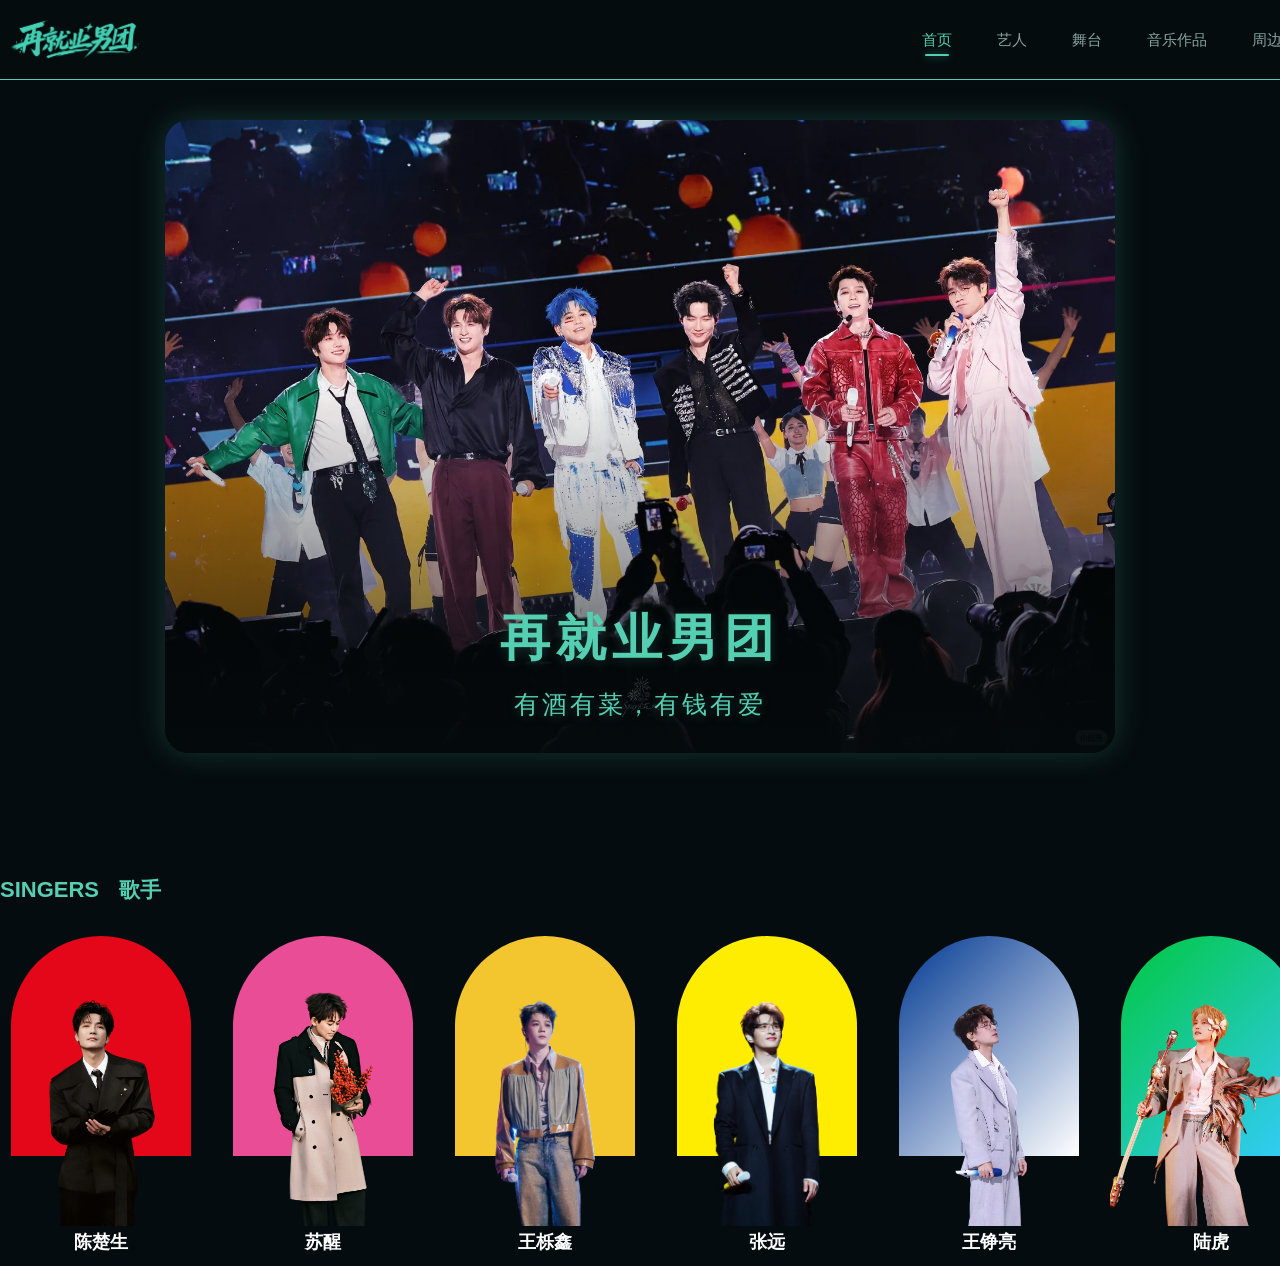
==== index.html @ d1682be8 "Add files via upload" ====
<!DOCTYPE html>
<html lang="zh-CN">
<head>
    <meta charset="UTF-8">
    <meta name="viewport" content="width=device-width, initial-scale=1.0">
    <link rel="stylesheet" href="./css/style.css">
    <title>再就业男团</title>
</head>
<body>
    <!-- 顶部导航 -->
    <header class="site-header">
        <nav class="navbar wrapper">
            <!-- logo -->
            <a href="#" class="logo">
                <h1>再就业男团</h1>
            </a>

            <!-- 导航 -->
            <ul class="nav-list">
                <li><a href="#" class="active">首页</a></li>
                <li><a href="#">艺人</a></li>
                <li><a href="#">舞台</a></li>
                <li><a href="#">音乐作品</a></li>
                <li><a href="#">周边商城</a></li>
            </ul>

        </nav>
    </header>

    <!-- 页面主体 -->
    <main class="page-container">
        <!-- Hero 大图 -->
        <section class="hero">
            <img src="./image/hero.jpg" alt="再就业男团" class="hero-image">
            <div class="hero-content">
                <h2>再就业男团</h2>
                <p>有酒有菜，有钱有爱</p>
            </div>
        </section>

        <!-- 艺人 -->
        <section class="artists" id="artists">
            <div class="container">
                <span>SINGERS</span>
                <h2>歌手</h2>
            </div>
            <div class="artist-list">
                <article class="artist-card ccs">
                    <div class="artist-bg"></div>
                    <a href="https://baike.baidu.com/item/%E9%99%88%E6%A5%9A%E7%94%9F/4015050" target="_blank" rel="noopener noreferrer">
                        <img src="./image/生.png" alt="陈楚生">
                    </a>
                    <h3>陈楚生</h3>
                </article>
                <article class="artist-card Allen">
                    <div class="artist-bg"></div>
                    <a href="https://baike.baidu.com/item/%E8%8B%8F%E9%86%92/5806" target="_blank" rel="noopener noreferrer">
                        <img src="./image/醒.png" alt="苏醒">
                    </a>
                    <h3>苏醒</h3>
                </article>
                <article class="artist-card KA">
                    <div class="artist-bg"></div>
                    <a href="https://baike.baidu.com/item/%E7%8E%8B%E6%A0%8E%E9%91%AB?fromModule=lemma_search-box" target="_blank" rel="noopener noreferrer">
                        <img src="./image/糊.png" alt="王栎鑫">
                    </a>
                    <h3>王栎鑫</h3>
                </article>
                <article class="artist-card Bird">
                    <div class="artist-bg"></div>
                    <a href="https://baike.baidu.com/item/%E5%BC%A0%E8%BF%9C/16466" target="_blank" rel="noopener noreferrer"> 
                        <img src="./image/远.png" alt="张远">
                    </a>
                    <h3>张远</h3>
                </article>
                <article class="artist-card Reno">
                    <div class="artist-bg"></div>
                    <a href="https://baike.baidu.com/item/%E7%8E%8B%E9%93%AE%E4%BA%AE?fromModule=lemma_search-box" target="_blank" rel="noopener noreferrer">
                        <img src="./image/亮.png" alt="王铮亮">
                    </a>
                    <h3>王铮亮</h3>
                </article>
                <article class="artist-card LT">
                    <div class="artist-bg"></div>
                    <a href="https://baike.baidu.com/item/%E9%99%86%E8%99%8E/367599" target="_blank" rel="noopener noreferrer">
                        <img src="./image/虎.png" alt="陆虎">
                    </a>
                    <h3>陆虎</h3>
                </article>
            </div>
        </section>

        <!-- 舞台 -->
        <section class="stages" id="stages">
            <div class="container">

            </div>
        </section>

        <!-- 新歌 -->
        <section class="music" id="music">
            <div class="container">
                
            </div>
        </section>

        <!-- 动态 -->
        <section class="updates" id="updates">
            <div class="container">
                
            </div>
        </section>
    </main>

    <footer class="site-footer">

    </footer>
</body>
</html>
---- css/style.css ----
* {
    margin: 0;
    padding: 0;
    box-sizing: border-box;
}

li {
    list-style: none;
}

body {
    font: 14px/1.5 "Microsoft Yahei", "Hiragino Sans GB", "Heiti SC", "WenQuanYi Micro Hei", sans-serif;
    color: #54cfb2;
}

a {
    color: #54cfb2;
    text-decoration: none;
}
.wrapper{
    margin: 0 auto;
    width: 1312px;
}

body{
    background-color: #050c0f;
}
.site-header{
    height: 80px;
    background-color: rgba(5, 12, 15, 0.92);
    border-bottom:1px solid  #54cfb2;
}

.site-header .wrapper{
    display: flex;
    height: 100%;
    align-items: center;
}

.logo {
    display: block;
    width: 150px;
    height: 45px;
    flex-shrink: 0;
    background-image: url("../image/logo.png");
    background-repeat: no-repeat;
    background-position: center;
    background-size: contain;
}

.logo h1 {
    font-size: 0;
}

.nav-list{
    display: flex;
    align-items: center;
    margin-left: auto;
    gap: 45px;
}

.nav-list a{
    color: #87a49f;
    font-size: 15px;
    line-height: 80px;
    transition: color 0.25s;
    position: relative;
}

.nav-list a:hover{
    color: #54cfb2;
}

.nav-list .active{
    color: #54cfb2;
}

.nav-list .active::after {
    content: "";

    position: absolute;

    left: 50%;
    bottom: -8px;

    width: 24px;
    height: 2px;

    background-color: #54cfb2;

    transform: translateX(-50%);

    border-radius: 2px;

    box-shadow: 0 0 8px rgba(84, 207, 178, 0.6);
}

.hero{
    width: 950px;
    margin: 40px auto 0;
    border-radius: 24px;
    overflow: hidden;
    position: relative;
    box-shadow: 0 0 30px rgba(84, 207, 178, 0.22);
}

.hero-image{
    display: block;
    width: 100%;
    height: auto;
}

.hero-content{
    position: absolute;
    left: 50%;
    bottom: 30px;
    transform: translateX(-50%);
    text-align: center;
    text-shadow: 0 2px 12px rgba(84, 207, 178, 0.22);
    z-index: 1;
}

.hero-content h2{
    margin: 0;
    font-size: 50px;
    letter-spacing: 6px;
    font-family: "再就业", sans-serif;
}

.hero-content p{
    margin: 10px 0 0;
    font-size: 25px;
    letter-spacing: 3px;
    font-family: "酒菜", sans-serif;
}

@font-face {
    font-family: "再就业";
    src: url("../fonts/字制区喜脉喜欢体.ttf");
}
@font-face {
    font-family: "酒菜";
    src: url("../fonts/白路彤彤手写体.ttf");
}
@font-face {
    font-family: "标题";
    src: url("../fonts/张穸洛浮生楷体.ttf");
}

.hero::before {
    content:"";
    position:absolute;
    inset:0;
    background:
    linear-gradient(
        to bottom,
        transparent 40%,
        rgba(5,12,15,0.75)
    );
}

.artists{
    width: 1312px;
    margin: 120px auto 0;
}

.section-title{
    text-align: center;
    margin-bottom: 50px;
}
.section-title span{
    font-size: 14px;
    letter-spacing: 5px;
}
.section-title h2{
    margin-top: 12px;
    font-size: 36px;
}
.artists .container{
    display: flex;
    align-items: baseline;
    gap: 20px;
    font-family: "标题", sans-serif;
}
.container span{
    font-weight: 700;
    font-size: 22px
}

.artist-card img{
    position:absolute;
    bottom:40px;
    left:50%;
    transform:translateX(-50%);
    height:280px;
    width:auto;
    object-fit:contain;
    z-index:1;
}

.artist-list{
    display: grid;
    grid-template-columns: repeat(6,1fr);
    gap: 20px;
}
.ccs .artist-bg{
    background: #e30719;
}
.Allen .artist-bg{
    background: #e94d96;
}
.KA .artist-bg{
    background: #f3c62f;
}
.Bird .artist-bg{
    background: #ffed00;
}
.Reno .artist-bg{
    background: linear-gradient(
        135deg,
        #003892,
        #ffffff
    );
}
.LT .artist-bg{
    background: linear-gradient(
        135deg,
        #00c73e,
        #34ccff
    );
}

.artist-bg {
    position:absolute;
    top:30px;
    left:50%;
    transform:translateX(-50%);
    width:180px;
    height:220px;
    border-radius:
    90px 90px 0 0;
    z-index:0;
}

.artist-card {
    position:relative;
    height:360px;
    overflow:hidden;
    text-align:center;
}

.artist-card h3{
    position:absolute;
    bottom:10px;
    width:100%;
    margin:0;
    color:white;
    font-size:18px;
    z-index:2;
}
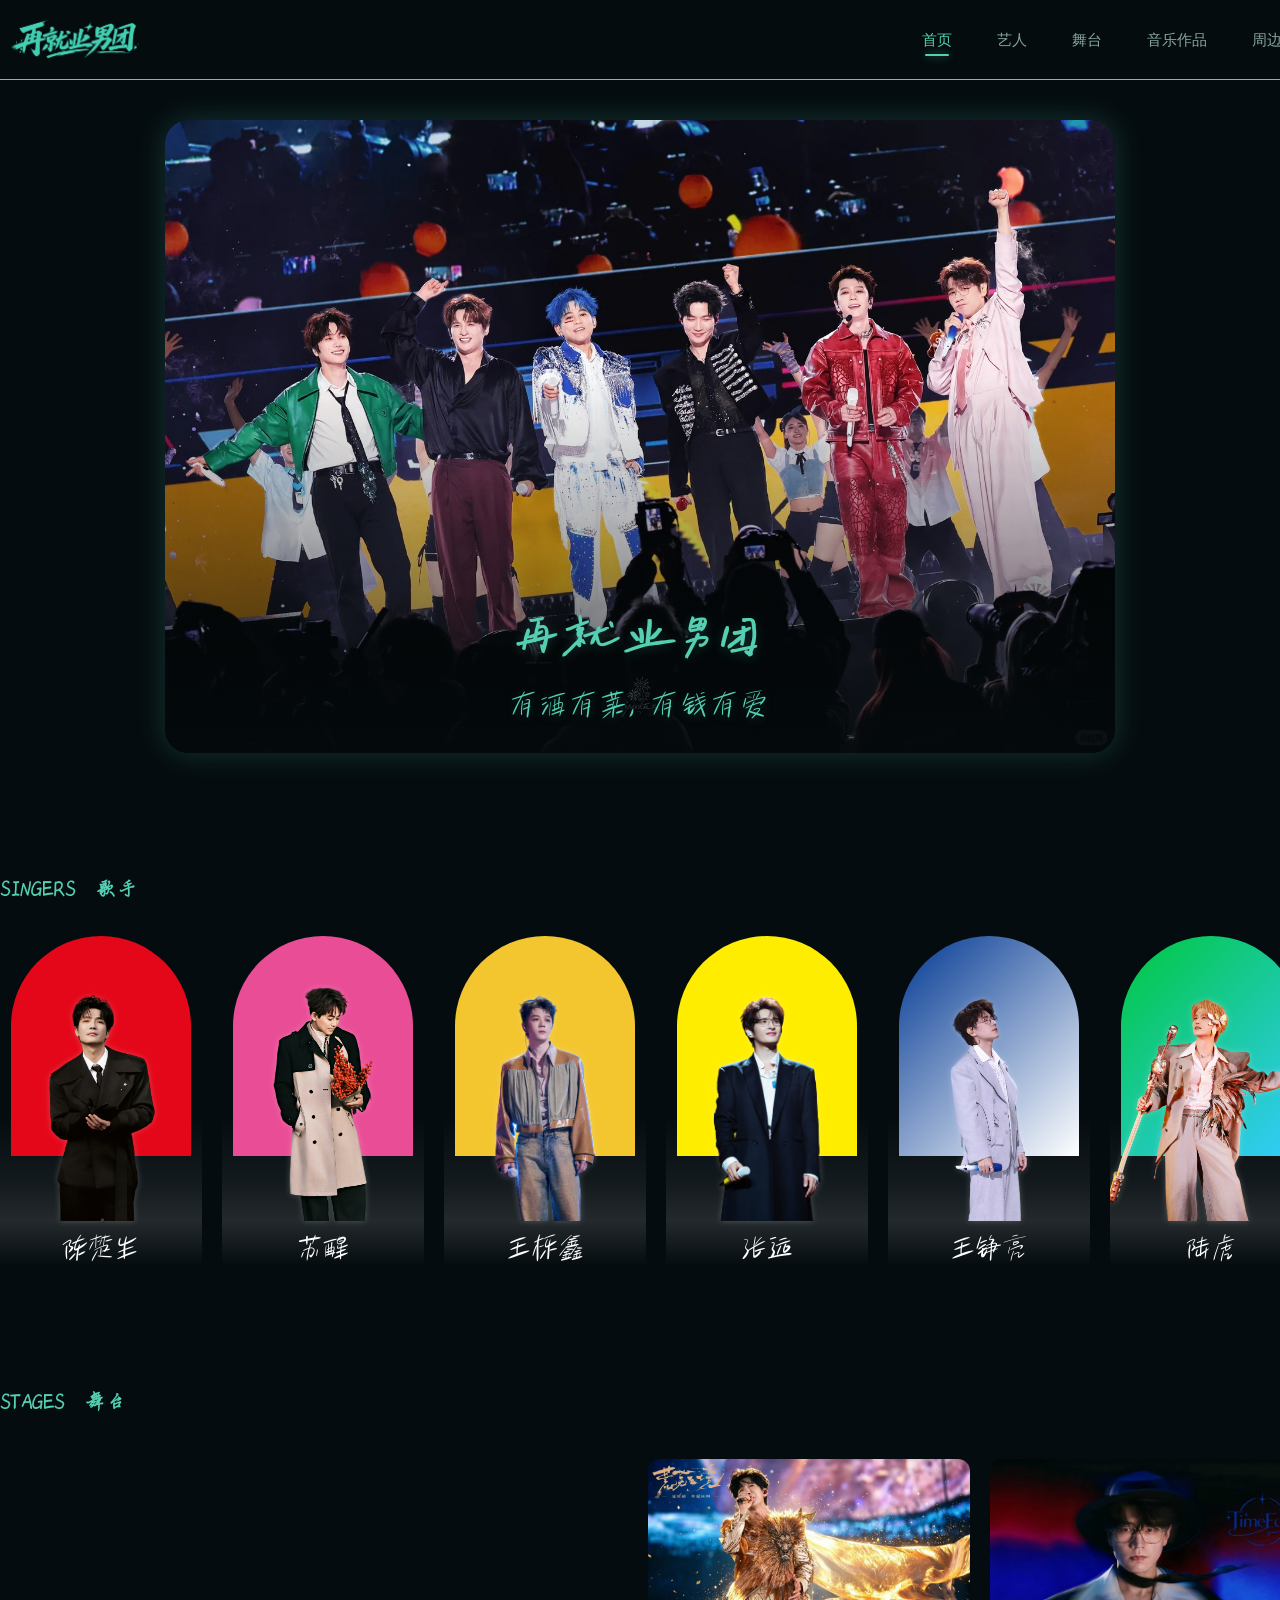
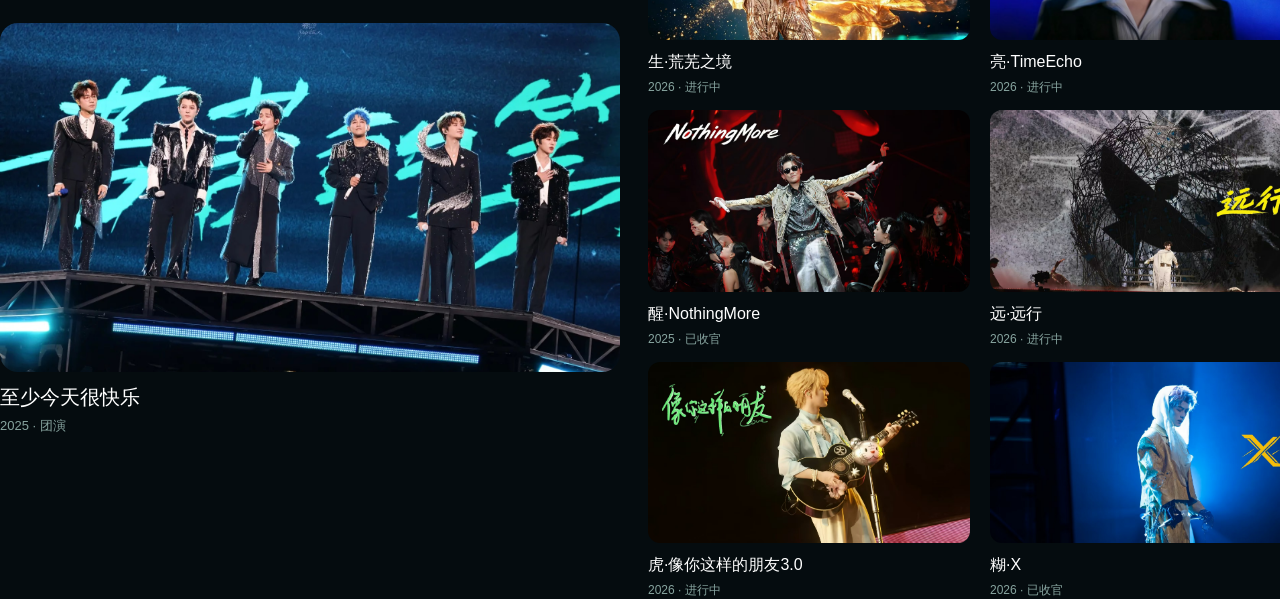
==== commit 5ee1b8c9: "Add files via upload" ====
--- a/index.html
+++ b/index.html
@@ -93,8 +93,108 @@
         <!-- 舞台 -->
         <section class="stages" id="stages">
             <div class="container">
-
-            </div>
+                <span>STAGES</span>
+                <h2>舞台</h2>
+            </div>
+            <div class="stage-layout">
+                <!-- 主舞台 -->
+                <article class="stage-main">
+
+                    <a href="#" target="_blank" rel="noopener noreferrer">
+                        <img src="./image/团演.jpg" alt="主舞台">
+                    </a>
+    
+                    <div class="stage-info">
+                        <h3>至少今天很快乐</h3>
+                        <p>2025 · 团演</p>
+                    </div>
+
+                </article>
+                
+                <div class="stage-side">
+
+                    <article class="stage-small">
+
+                        <a href="#" target="_blank" rel="noopener noreferrer">
+                            <img src="./image/荒芜之境.jpg" alt="舞台1">
+                        </a>
+
+                        <div class="stage-info">
+                            <h3>生·荒芜之境</h3>
+                            <p>2026 · 进行中</p>
+                        </div>
+
+                    </article>
+
+                    <article class="stage-small">
+
+                        <a href="#" target="_blank" rel="noopener noreferrer">
+                            <img src="./image/TimeEcho.jpg" alt="舞台2">
+                        </a>
+
+                        <div class="stage-info">
+                            <h3>亮·TimeEcho</h3>
+                            <p>2026 · 进行中</p>
+                        </div>
+
+                    </article>
+
+                    <article class="stage-small">
+
+                        <a href="#" target="_blank" rel="noopener noreferrer">
+                            <img src="./image/NothingMore.jpg" alt="舞台3">
+                        </a>
+
+                        <div class="stage-info">
+                            <h3>醒·NothingMore</h3>
+                            <p>2025 · 已收官</p>
+                        </div>
+
+                    </article>
+
+                    <article class="stage-small">
+
+                        <a href="#" target="_blank" rel="noopener noreferrer">
+                            <img src="./image/远行.jpg" alt="舞台4">
+                        </a>
+
+                        <div class="stage-info">
+                            <h3>远·远行</h3>
+                            <p>2026 · 进行中</p>
+                        </div>
+
+                    </article>
+
+                    <article class="stage-small">
+
+                        <a href="#" target="_blank" rel="noopener noreferrer">
+                            <img src="./image/像你这样的朋友 .jpg" alt="舞台5">
+                        </a>
+
+                        <div class="stage-info">
+                            <h3>虎·像你这样的朋友3.0</h3>
+                            <p>2026 · 进行中</p>
+                        </div>
+
+                    </article>
+
+                    <article class="stage-small">
+
+                        <a href="#" target="_blank" rel="noopener noreferrer">
+                            <img src="image/X.jpg" alt="舞台6">
+                        </a>
+
+                        <div class="stage-info">
+                            <h3>糊·X</h3>
+                            <p>2026 · 已收官</p>
+                        </div>
+
+                    </article>
+
+                </div>
+
+            </div>
+
         </section>
 
         <!-- 新歌 -->
--- a/css/style.css
+++ b/css/style.css
@@ -182,20 +182,30 @@
     gap: 20px;
     font-family: "标题", sans-serif;
 }
-.container span{
+.artists .container span{
     font-weight: 700;
     font-size: 22px
 }
 
-.artist-card img{
-    position:absolute;
-    bottom:40px;
+.artist-card a{
+    position:absolute;
+    bottom:45px;
     left:50%;
     transform:translateX(-50%);
     height:280px;
     width:auto;
     object-fit:contain;
     z-index:1;
+}
+
+.artist-card img{
+    display: block;
+    height: 280px;
+    width: auto;
+    object-fit: contain;
+    transition: transform 0.3s ease;
+    filter:
+    drop-shadow(0 0 3px rgba(255, 255, 255, 0.22));
 }
 
 .artist-list{
@@ -240,6 +250,7 @@
     border-radius:
     90px 90px 0 0;
     z-index:0;
+    transition: filter 0.3s ease;
 }
 
 .artist-card {
@@ -251,10 +262,116 @@
 
 .artist-card h3{
     position:absolute;
-    bottom:10px;
+    bottom:0px;
     width:100%;
     margin:0;
     color:white;
-    font-size:18px;
+
+    font-family: "酒菜",sans-serif;
+    font-size:24px;
+    font-weight: 400;
+
     z-index:2;
+}
+
+.artist-card:hover .artist-bg{
+    filter: brightness(1.12);
+}
+
+.stages{
+    width: 1312px;
+    margin: 120px auto 0;
+}
+
+.stages .container{
+    display:flex;
+    align-items:baseline;
+    gap:20px;
+
+    font-family:"标题", sans-serif;
+}
+
+.stages .container span{
+    font-weight:700;
+    font-size:22px;
+}
+
+.stage-layout{
+    display: grid;
+    grid-template-columns: 620px 1fr;
+    gap: 28px;
+    margin-top: 40px;
+    align-items: center;
+}
+
+.stage-main img{
+    display: block;
+    width: 100%;
+    aspect-ratio: 16/9;
+    object-fit: cover;
+    border-radius: 18px;
+}
+
+.stage-side{
+    display: grid;
+    grid-template-columns: repeat(2,1fr);
+    gap: 14px 20px;
+}
+
+.stage-small img{
+    display: block;
+    width: 100%;
+    aspect-ratio: 16/9;
+    object-fit: cover;
+    border-radius: 12px;
+}
+
+.stage-info{
+    margin-top: 10px;
+}
+
+.stage-info h3{
+    color: #ffffff;
+    font-size: 16px;
+    font-weight: 500;
+}
+
+.stage-info p{
+    margin-top: 4px;
+    color: #87a49f;
+    font-size: 12px;
+}
+
+.stage-main .stage-info h3{
+    font-size: 20px;
+}
+
+.stage-main .stage-info p{
+    font-size: 13px;
+}
+
+.artist-card::before{
+    content:"";
+
+    position:absolute;
+
+    left:0;
+    right:0;
+    bottom:0;
+
+    height:150px;
+
+    background:linear-gradient(
+        to bottom,
+        transparent 0%,
+        rgba(255,255,255,0.06) 45%,
+        rgba(255,255,255,0.12) 70%,
+        transparent 100%
+    );
+
+    z-index:0;
+}
+
+.artist-card a:hover img{
+    transform:scale(1.05);
 }
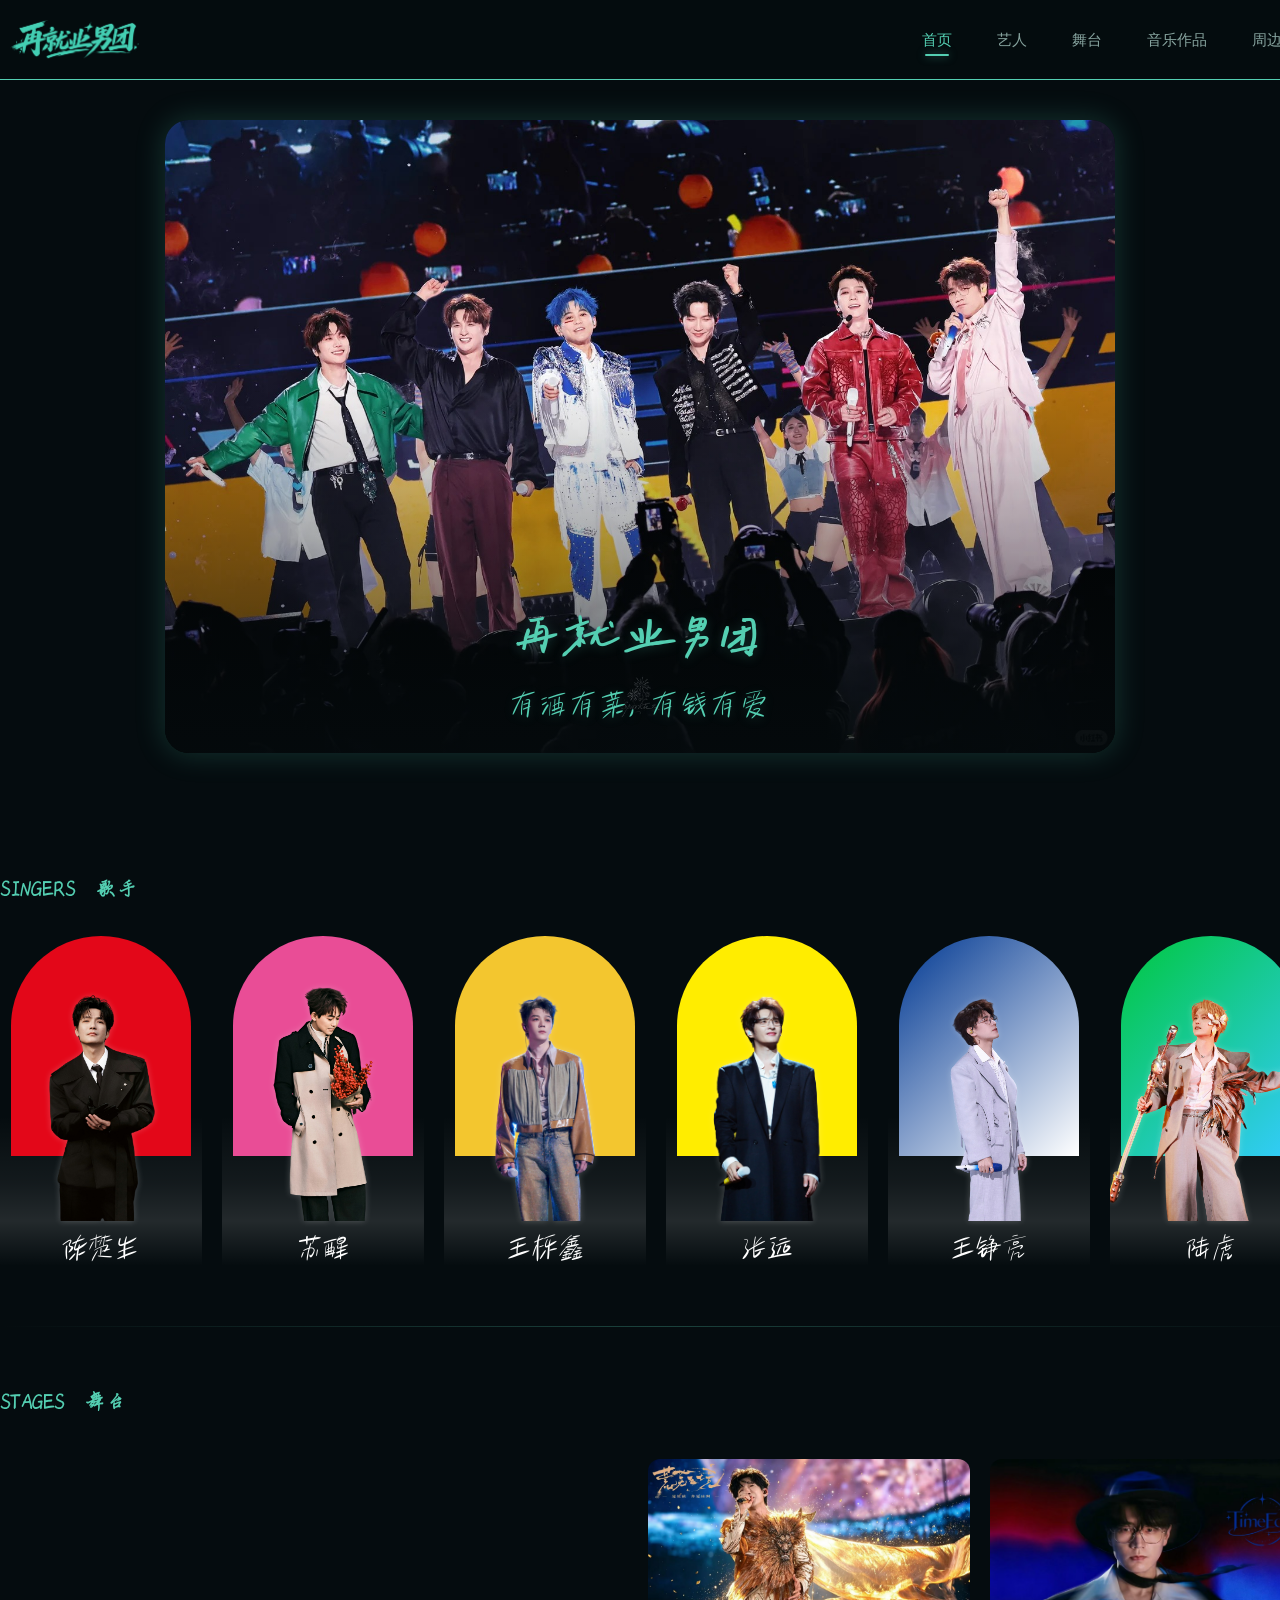
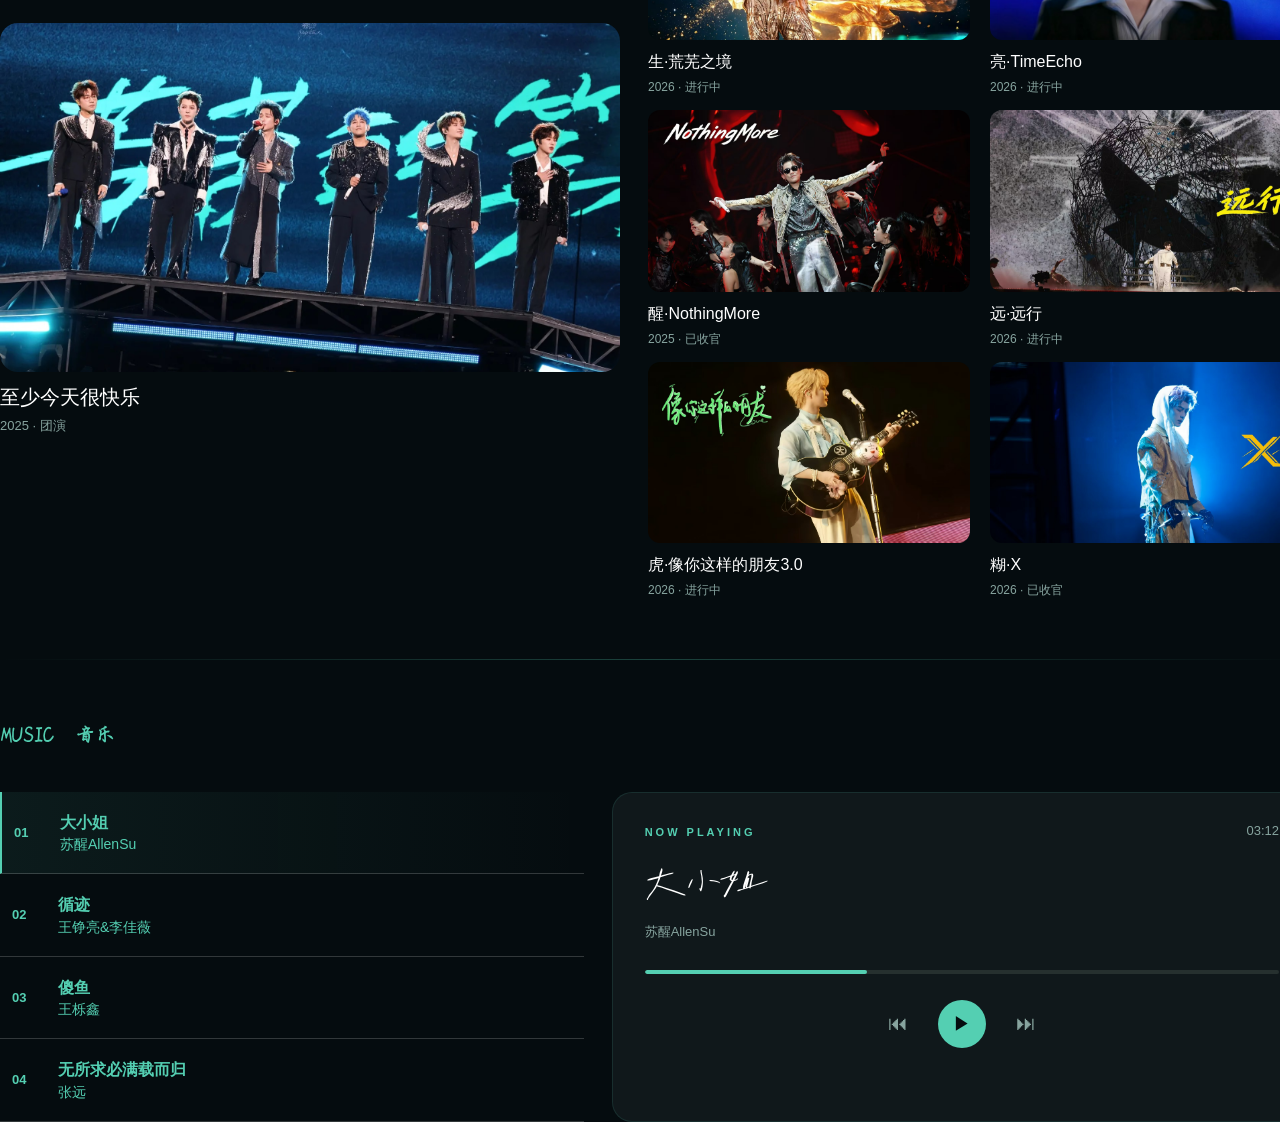
==== commit de86e8d8: "Add files via upload" ====
--- a/index.html
+++ b/index.html
@@ -4,6 +4,7 @@
     <meta charset="UTF-8">
     <meta name="viewport" content="width=device-width, initial-scale=1.0">
     <link rel="stylesheet" href="./css/style.css">
+    <link rel="stylesheet" href="./css/mobile.css" media="(max-width: 768px)">
     <title>再就业男团</title>
 </head>
 <body>
@@ -100,7 +101,7 @@
                 <!-- 主舞台 -->
                 <article class="stage-main">
 
-                    <a href="#" target="_blank" rel="noopener noreferrer">
+                    <a href="https://www.bilibili.com/video/BV11pySBoE2e/?spm_id_from=333.337.search-card.all.click&vd_source=95cf361acb40079ed35ac56e10120efc" target="_blank" rel="noopener noreferrer">
                         <img src="./image/团演.jpg" alt="主舞台">
                     </a>
     
@@ -115,7 +116,7 @@
 
                     <article class="stage-small">
 
-                        <a href="#" target="_blank" rel="noopener noreferrer">
+                        <a href="https://www.bilibili.com/video/BV1Cmbm62EHG/?spm_id_from=333.337.search-card.all.click&vd_source=95cf361acb40079ed35ac56e10120efc" target="_blank" rel="noopener noreferrer">
                             <img src="./image/荒芜之境.jpg" alt="舞台1">
                         </a>
 
@@ -128,7 +129,7 @@
 
                     <article class="stage-small">
 
-                        <a href="#" target="_blank" rel="noopener noreferrer">
+                        <a href="https://www.bilibili.com/video/BV1Cv8s6nE5h/?spm_id_from=333.337.search-card.all.click&vd_source=95cf361acb40079ed35ac56e10120efc" target="_blank" rel="noopener noreferrer">
                             <img src="./image/TimeEcho.jpg" alt="舞台2">
                         </a>
 
@@ -141,7 +142,7 @@
 
                     <article class="stage-small">
 
-                        <a href="#" target="_blank" rel="noopener noreferrer">
+                        <a href="https://www.bilibili.com/video/BV1u51dBnEYW/?spm_id_from=333.337.search-card.all.click&vd_source=95cf361acb40079ed35ac56e10120efc" target="_blank" rel="noopener noreferrer">
                             <img src="./image/NothingMore.jpg" alt="舞台3">
                         </a>
 
@@ -154,7 +155,7 @@
 
                     <article class="stage-small">
 
-                        <a href="#" target="_blank" rel="noopener noreferrer">
+                        <a href="http://bilibili.com/video/BV1egbD6zErs/?spm_id_from=333.337.search-card.all.click&vd_source=95cf361acb40079ed35ac56e10120efc" target="_blank" rel="noopener noreferrer">
                             <img src="./image/远行.jpg" alt="舞台4">
                         </a>
 
@@ -167,7 +168,7 @@
 
                     <article class="stage-small">
 
-                        <a href="#" target="_blank" rel="noopener noreferrer">
+                        <a href="https://www.bilibili.com/video/BV1YUuV6JEnr/?spm_id_from=333.337.search-card.all.click&vd_source=95cf361acb40079ed35ac56e10120efc" target="_blank" rel="noopener noreferrer">
                             <img src="./image/像你这样的朋友 .jpg" alt="舞台5">
                         </a>
 
@@ -180,7 +181,7 @@
 
                     <article class="stage-small">
 
-                        <a href="#" target="_blank" rel="noopener noreferrer">
+                        <a href="https://www.bilibili.com/video/BV1zX9QBjEMX/?spm_id_from=333.337.search-card.all.click&vd_source=95cf361acb40079ed35ac56e10120efc" target="_blank" rel="noopener noreferrer">
                             <img src="image/X.jpg" alt="舞台6">
                         </a>
 
@@ -200,7 +201,71 @@
         <!-- 新歌 -->
         <section class="music" id="music">
             <div class="container">
-                
+                <span>MUSIC</span>
+                <h2>音乐</h2>
+            </div>
+
+            <div class="music-layout">
+                <div class="recent-music">
+                    <article class="song-item active-song">
+                        <span class="song-number">01</span>
+
+                        <div class="text">
+                            <h3>大小姐</h3>
+                            <p>苏醒AllenSu</p>
+                        </div>
+                    </article>
+
+                    <article class="song-item">
+                        <span class="song-number">02</span>
+
+                        <div class="text">
+                            <h3>循迹</h3>
+                            <p>王铮亮&李佳薇</p>
+                        </div>
+                    </article>
+
+                    <article class="song-item">
+                        <span class="song-number">03</span>
+
+                        <div class="text">
+                            <h3>傻鱼</h3>
+                            <p>王栎鑫</p>
+                        </div>
+                    </article>
+
+                    <article class="song-item">
+                        <span class="song-number">04</span>
+
+                        <div class="text">
+                            <h3>无所求必满载而归</h3>
+                            <p>张远</p>
+                        </div>
+                    </article>
+                </div>
+
+                <div class="music-player">
+                    <div class="music-top">
+                        <div>
+                            <span class="now-playing">NOW PLAYING</span>
+                            <h3>大小姐</h3>
+                            <p>苏醒AllenSu</p>
+                        </div>
+                        <span class="music-time">03:12</span>
+                    </div>
+
+                    <div class="music-progress">
+                        <div class="music-progress-bar"></div>
+                    </div>
+
+                    <div class="music-controls">
+                        <button type="button">⏮</button>
+                        <button type="button" class="play-btn">
+                            ▶
+                        </button>
+                        <button type="button">⏭</button>
+                    </div>
+                </div>
             </div>
         </section>
 
--- a/css/style.css
+++ b/css/style.css
@@ -374,4 +374,204 @@
 
 .artist-card a:hover img{
     transform:scale(1.05);
-}+}
+
+.music{
+    width: 1312px;
+    margin: 120px auto 0;
+}
+
+.music .container{
+    display: flex;
+    align-items: baseline;
+    gap: 20px;
+    font-family: "标题", sans-serif;
+}
+
+.music .container span{
+    font-weight: 700;
+    font-size: 22px;
+}
+
+.music-layout{
+    display: grid;
+    grid-template-columns: 1fr 1.2fr;
+    gap: 28px;
+    margin-top: 40px;
+    align-items: stretch;
+}
+
+.recent-music{
+    display: flex;
+    flex-direction: column;
+}
+
+.song-item{
+    display: flex;
+    align-items: center;
+    gap: 18px;
+    padding: 18px 12px;
+    border-bottom: 1px solid rgba(255,255,255,0.18);
+}
+
+.song-number{
+    width: 28px;
+    flex-shrink: 0;
+    color: #54cfb2;
+    font-size: 13px;
+    font-weight: 600;
+}
+
+.song-text{
+    min-width: 0;
+}
+
+.song-text h3{
+    color: #ffffff;
+    font-size: 17px;
+    font-weight: 500;
+}
+
+.song-text p{
+    margin-top: 4px;
+    color: #87a49f;
+    font-size: 13px;
+}
+
+.active-song .song-text h3{
+    color: #54cfb2;
+}
+
+.music-player{
+    padding: 28px 32px;
+    background: #10181b;
+    border-radius: 20px;
+    border: 1px solid rgba(84, 207, 178, 0.12);
+}
+
+.music-top{
+    display: flex;
+    justify-content: space-between;
+    align-items: flex-start;
+}
+
+.now-playing{
+    color: #54cfb2;
+    font-size: 11px;
+    font-weight: 600;
+    letter-spacing: 3px;
+}
+
+.music-top h3{
+    margin-top: 8px;
+    color: #ffffff;
+    font-size: 45px;
+    font-weight: 400;
+    font-family: "再就业", sans-serif;
+}
+
+.music-top p{
+    margin-top: 5px;
+    color: #87a49f;
+    font-size: 13px;
+}
+
+.music-time{
+    color: #87a49f;
+    font-size: 13px;
+}
+
+.music-progress{
+    height: 4px;
+    margin-top: 28px;
+    background: #26302f;
+    border-radius: 10px;
+    overflow: hidden;
+}
+
+.music-progress-bar{
+    width: 35%;
+    height: 100%;
+    background: #54cfb2;
+    border-radius: 10px;
+}
+
+.music-controls{
+    display: flex;
+    justify-content: center;
+    align-items: center;
+    gap: 30px;
+    margin-top: 26px;
+}
+
+.music-controls button{
+    display: flex;
+    justify-content: center;
+    align-items: center;
+    border: 0;
+    background: transparent;
+    color: #87a49f;
+    font-size: 20px;
+    cursor: pointer;
+    transition: color 0.25s ease,
+                transform 0.25s ease;
+}
+
+.music-controls button:hover{
+    color: #54cfb2;
+    transform: scale(1.08);
+}
+
+.play-btn{
+    width: 48px;
+    height: 48px;
+    border-radius: 50%;
+    background: #54cfb2 !important;
+    color: #050c0f !important;
+    font-size: 18px !important;
+}
+
+.play-btn:hover{
+    transform: scale(1.08);
+    box-shadow: 0 0 18px rgba(84, 207, 178, 0.35);
+}
+
+.artists,
+.stages,
+.music{
+    position:relative;
+}
+
+
+/* STAGES 和 MUSIC 顶部分隔线 */
+.stages::before,
+.music::before{
+    content:"";
+
+    position:absolute;
+
+    top:-60px;
+    left:0;
+
+    width:100%;
+    height:1px;
+
+    background:linear-gradient(
+        90deg,
+        transparent,
+        rgba(84,207,178,0.28),
+        transparent
+    );
+}
+
+.active-song{
+    background:
+        linear-gradient(
+            90deg,
+            rgba(84,207,178,0.08),
+            transparent
+        );
+
+    border-left:2px solid #54cfb2;
+}
+
--- a/css/mobile.css
+++ b/css/mobile.css
@@ -0,0 +1,243 @@
+/* mobile.css
+   手机端覆盖样式
+   在 HTML 中通过 media="(max-width: 768px)" 引入
+*/
+
+body {
+    overflow-x: hidden;
+}
+
+.wrapper,
+.artists,
+.stages {
+    width: calc(100% - 32px);
+    margin-left: auto;
+    margin-right: auto;
+}
+
+/* Header */
+.site-header {
+    height: auto;
+}
+
+.site-header .wrapper {
+    flex-direction: column;
+    align-items: stretch;
+    padding-top: 12px;
+}
+
+.logo {
+    width: 130px;
+    height: 39px;
+    margin: 0 auto;
+}
+
+.nav-list {
+    width: 100%;
+    margin-left: 0;
+    gap: 24px;
+    overflow-x: auto;
+    overflow-y: hidden;
+    white-space: nowrap;
+    scrollbar-width: none;
+}
+
+.nav-list::-webkit-scrollbar {
+    display: none;
+}
+
+.nav-list a {
+    display: block;
+    flex-shrink: 0;
+    font-size: 13px;
+    line-height: 46px;
+}
+
+.nav-list .active::after {
+    bottom: 2px;
+}
+
+/* Hero */
+.hero {
+    width: calc(100% - 32px);
+    margin-top: 24px;
+    border-radius: 16px;
+}
+
+.hero-content {
+    bottom: 18px;
+    width: 90%;
+}
+
+.hero-content h2 {
+    font-size: 32px;
+    letter-spacing: 3px;
+}
+
+.hero-content p {
+    margin-top: 6px;
+    font-size: 16px;
+    letter-spacing: 2px;
+}
+
+/* Section 标题 */
+.artists,
+.stages {
+    margin-top: 72px;
+}
+
+.artists .container,
+.stages .container {
+    gap: 12px;
+}
+
+.artists .container span,
+.stages .container span {
+    font-size: 16px;
+}
+
+.artists .container h2,
+.stages .container h2 {
+    font-size: 24px;
+}
+
+/* 艺人区域：手机端 2列 × 3行 */
+.artist-list {
+    grid-template-columns: repeat(2, minmax(0, 1fr));
+    gap: 18px 12px;
+    margin-top: 24px;
+}
+
+.artist-card {
+    height: 290px;
+}
+
+.artist-bg {
+    top: 26px;
+    width: 140px;
+    height: 178px;
+    border-radius: 70px 70px 0 0;
+}
+
+.artist-card a {
+    bottom: 42px;
+    height: 220px;
+    max-width: 100%;
+}
+
+.artist-card img {
+    height: 220px;
+    max-width: 100%;
+}
+
+.artist-card h3 {
+    font-size: 20px;
+}
+
+.artist-card::before {
+    height: 110px;
+}
+
+/* 舞台区域：主舞台在上，六个小舞台在下 */
+.stage-layout {
+    grid-template-columns: 1fr;
+    gap: 28px;
+    margin-top: 28px;
+    align-items: stretch;
+}
+
+.stage-main {
+    width: 100%;
+}
+
+.stage-main img {
+    width: 100%;
+    aspect-ratio: 16 / 9;
+    border-radius: 14px;
+}
+
+.stage-side {
+    grid-template-columns: repeat(2, minmax(0, 1fr));
+    gap: 18px 12px;
+}
+
+.stage-small img {
+    width: 100%;
+    aspect-ratio: 16 / 9;
+    border-radius: 10px;
+}
+
+.stage-info {
+    margin-top: 8px;
+}
+
+.stage-info h3 {
+    font-size: 14px;
+    line-height: 1.35;
+}
+
+.stage-info p {
+    margin-top: 3px;
+    font-size: 11px;
+}
+
+.stage-main .stage-info h3 {
+    font-size: 18px;
+}
+
+.stage-main .stage-info p {
+    font-size: 12px;
+}
+
+/* 更小的手机 */
+@media (max-width: 480px) {
+    .wrapper,
+    .artists,
+    .stages,
+    .hero {
+        width: calc(100% - 24px);
+    }
+
+    .nav-list {
+        gap: 20px;
+    }
+
+    .hero-content h2 {
+        font-size: 28px;
+    }
+
+    .hero-content p {
+        font-size: 14px;
+    }
+
+    .artist-list {
+        gap: 16px 8px;
+    }
+
+    .artist-card {
+        height: 270px;
+    }
+
+    .artist-bg {
+        width: 125px;
+        height: 162px;
+        border-radius: 63px 63px 0 0;
+    }
+
+    .artist-card a,
+    .artist-card img {
+        height: 205px;
+    }
+
+    .artist-card h3 {
+        font-size: 18px;
+    }
+
+    .stage-side {
+        gap: 16px 10px;
+    }
+
+    .stage-info h3 {
+        font-size: 13px;
+    }
+}
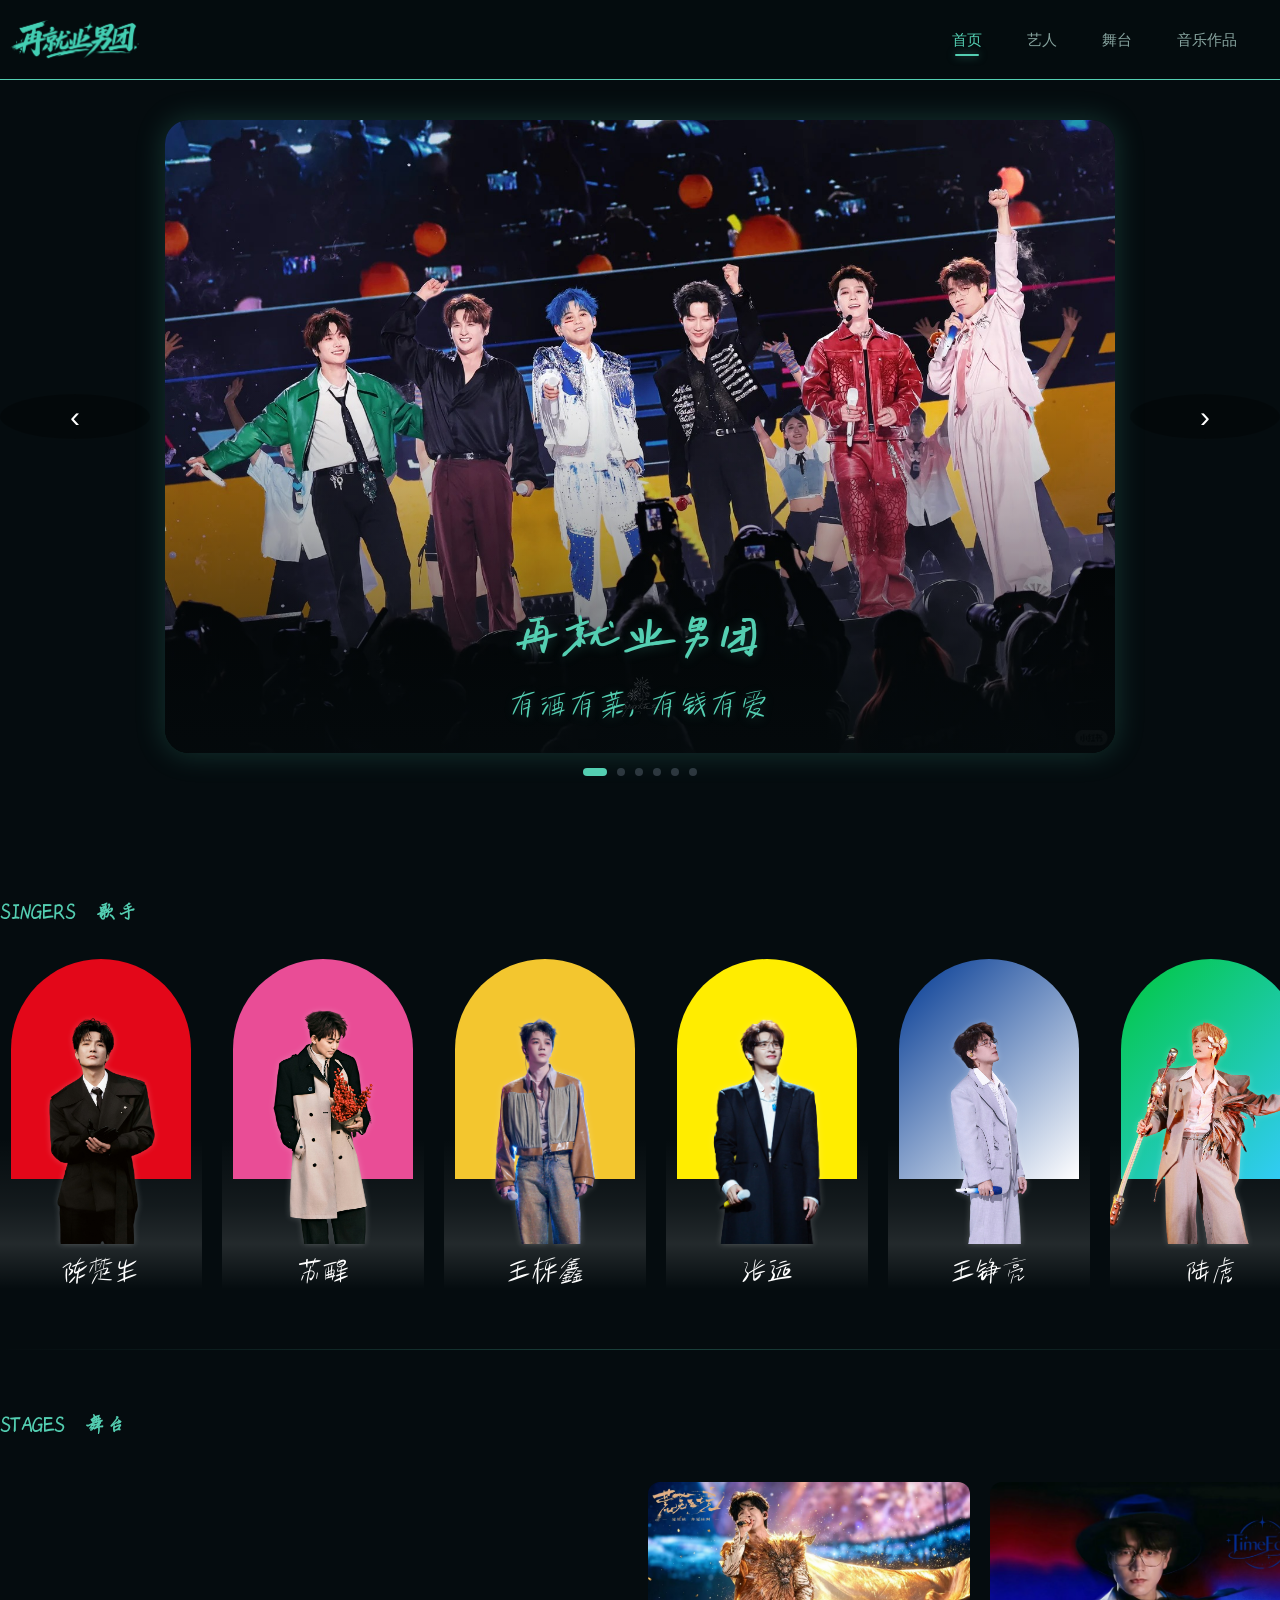
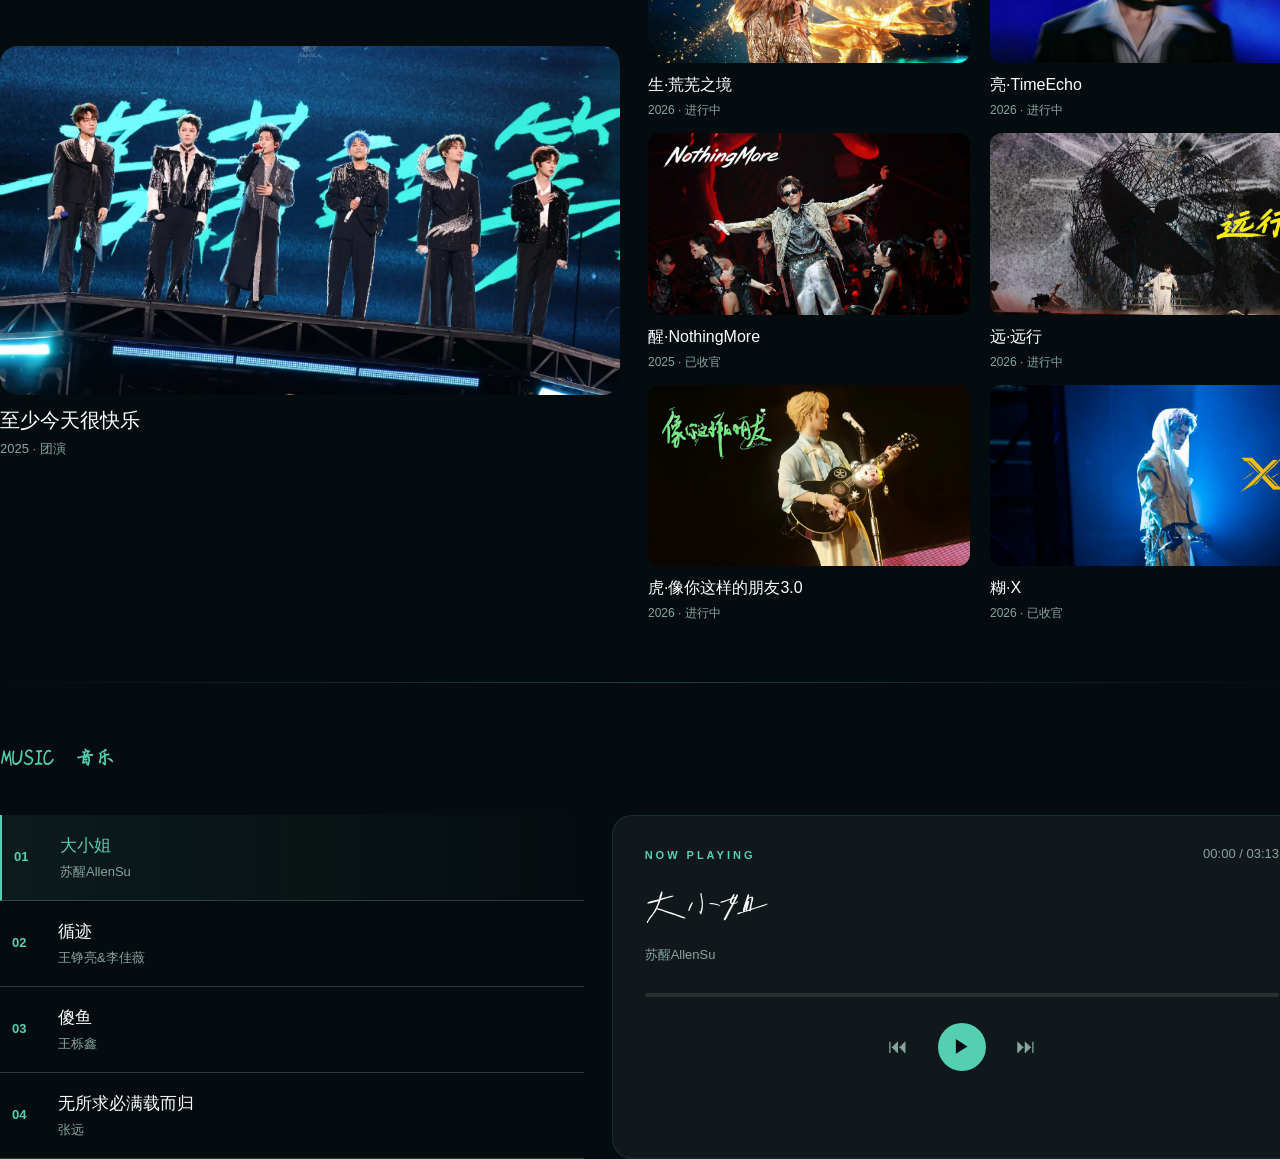
==== commit 0bc33230: "更新网站页面和轮播功能" ====
--- a/index.html
+++ b/index.html
@@ -1,284 +1,356 @@
-<!DOCTYPE html>
-<html lang="zh-CN">
-<head>
-    <meta charset="UTF-8">
-    <meta name="viewport" content="width=device-width, initial-scale=1.0">
-    <link rel="stylesheet" href="./css/style.css">
-    <link rel="stylesheet" href="./css/mobile.css" media="(max-width: 768px)">
-    <title>再就业男团</title>
-</head>
-<body>
-    <!-- 顶部导航 -->
-    <header class="site-header">
-        <nav class="navbar wrapper">
-            <!-- logo -->
-            <a href="#" class="logo">
-                <h1>再就业男团</h1>
-            </a>
-
-            <!-- 导航 -->
-            <ul class="nav-list">
-                <li><a href="#" class="active">首页</a></li>
-                <li><a href="#">艺人</a></li>
-                <li><a href="#">舞台</a></li>
-                <li><a href="#">音乐作品</a></li>
-                <li><a href="#">周边商城</a></li>
-            </ul>
-
-        </nav>
-    </header>
-
-    <!-- 页面主体 -->
-    <main class="page-container">
-        <!-- Hero 大图 -->
-        <section class="hero">
-            <img src="./image/hero.jpg" alt="再就业男团" class="hero-image">
-            <div class="hero-content">
-                <h2>再就业男团</h2>
-                <p>有酒有菜，有钱有爱</p>
-            </div>
-        </section>
-
-        <!-- 艺人 -->
-        <section class="artists" id="artists">
-            <div class="container">
-                <span>SINGERS</span>
-                <h2>歌手</h2>
-            </div>
-            <div class="artist-list">
-                <article class="artist-card ccs">
-                    <div class="artist-bg"></div>
-                    <a href="https://baike.baidu.com/item/%E9%99%88%E6%A5%9A%E7%94%9F/4015050" target="_blank" rel="noopener noreferrer">
-                        <img src="./image/生.png" alt="陈楚生">
-                    </a>
-                    <h3>陈楚生</h3>
-                </article>
-                <article class="artist-card Allen">
-                    <div class="artist-bg"></div>
-                    <a href="https://baike.baidu.com/item/%E8%8B%8F%E9%86%92/5806" target="_blank" rel="noopener noreferrer">
-                        <img src="./image/醒.png" alt="苏醒">
-                    </a>
-                    <h3>苏醒</h3>
-                </article>
-                <article class="artist-card KA">
-                    <div class="artist-bg"></div>
-                    <a href="https://baike.baidu.com/item/%E7%8E%8B%E6%A0%8E%E9%91%AB?fromModule=lemma_search-box" target="_blank" rel="noopener noreferrer">
-                        <img src="./image/糊.png" alt="王栎鑫">
-                    </a>
-                    <h3>王栎鑫</h3>
-                </article>
-                <article class="artist-card Bird">
-                    <div class="artist-bg"></div>
-                    <a href="https://baike.baidu.com/item/%E5%BC%A0%E8%BF%9C/16466" target="_blank" rel="noopener noreferrer"> 
-                        <img src="./image/远.png" alt="张远">
-                    </a>
-                    <h3>张远</h3>
-                </article>
-                <article class="artist-card Reno">
-                    <div class="artist-bg"></div>
-                    <a href="https://baike.baidu.com/item/%E7%8E%8B%E9%93%AE%E4%BA%AE?fromModule=lemma_search-box" target="_blank" rel="noopener noreferrer">
-                        <img src="./image/亮.png" alt="王铮亮">
-                    </a>
-                    <h3>王铮亮</h3>
-                </article>
-                <article class="artist-card LT">
-                    <div class="artist-bg"></div>
-                    <a href="https://baike.baidu.com/item/%E9%99%86%E8%99%8E/367599" target="_blank" rel="noopener noreferrer">
-                        <img src="./image/虎.png" alt="陆虎">
-                    </a>
-                    <h3>陆虎</h3>
-                </article>
-            </div>
-        </section>
-
-        <!-- 舞台 -->
-        <section class="stages" id="stages">
-            <div class="container">
-                <span>STAGES</span>
-                <h2>舞台</h2>
-            </div>
-            <div class="stage-layout">
-                <!-- 主舞台 -->
-                <article class="stage-main">
-
-                    <a href="https://www.bilibili.com/video/BV11pySBoE2e/?spm_id_from=333.337.search-card.all.click&vd_source=95cf361acb40079ed35ac56e10120efc" target="_blank" rel="noopener noreferrer">
-                        <img src="./image/团演.jpg" alt="主舞台">
-                    </a>
-    
-                    <div class="stage-info">
-                        <h3>至少今天很快乐</h3>
-                        <p>2025 · 团演</p>
-                    </div>
-
-                </article>
-                
-                <div class="stage-side">
-
-                    <article class="stage-small">
-
-                        <a href="https://www.bilibili.com/video/BV1Cmbm62EHG/?spm_id_from=333.337.search-card.all.click&vd_source=95cf361acb40079ed35ac56e10120efc" target="_blank" rel="noopener noreferrer">
-                            <img src="./image/荒芜之境.jpg" alt="舞台1">
-                        </a>
-
-                        <div class="stage-info">
-                            <h3>生·荒芜之境</h3>
-                            <p>2026 · 进行中</p>
-                        </div>
-
-                    </article>
-
-                    <article class="stage-small">
-
-                        <a href="https://www.bilibili.com/video/BV1Cv8s6nE5h/?spm_id_from=333.337.search-card.all.click&vd_source=95cf361acb40079ed35ac56e10120efc" target="_blank" rel="noopener noreferrer">
-                            <img src="./image/TimeEcho.jpg" alt="舞台2">
-                        </a>
-
-                        <div class="stage-info">
-                            <h3>亮·TimeEcho</h3>
-                            <p>2026 · 进行中</p>
-                        </div>
-
-                    </article>
-
-                    <article class="stage-small">
-
-                        <a href="https://www.bilibili.com/video/BV1u51dBnEYW/?spm_id_from=333.337.search-card.all.click&vd_source=95cf361acb40079ed35ac56e10120efc" target="_blank" rel="noopener noreferrer">
-                            <img src="./image/NothingMore.jpg" alt="舞台3">
-                        </a>
-
-                        <div class="stage-info">
-                            <h3>醒·NothingMore</h3>
-                            <p>2025 · 已收官</p>
-                        </div>
-
-                    </article>
-
-                    <article class="stage-small">
-
-                        <a href="http://bilibili.com/video/BV1egbD6zErs/?spm_id_from=333.337.search-card.all.click&vd_source=95cf361acb40079ed35ac56e10120efc" target="_blank" rel="noopener noreferrer">
-                            <img src="./image/远行.jpg" alt="舞台4">
-                        </a>
-
-                        <div class="stage-info">
-                            <h3>远·远行</h3>
-                            <p>2026 · 进行中</p>
-                        </div>
-
-                    </article>
-
-                    <article class="stage-small">
-
-                        <a href="https://www.bilibili.com/video/BV1YUuV6JEnr/?spm_id_from=333.337.search-card.all.click&vd_source=95cf361acb40079ed35ac56e10120efc" target="_blank" rel="noopener noreferrer">
-                            <img src="./image/像你这样的朋友 .jpg" alt="舞台5">
-                        </a>
-
-                        <div class="stage-info">
-                            <h3>虎·像你这样的朋友3.0</h3>
-                            <p>2026 · 进行中</p>
-                        </div>
-
-                    </article>
-
-                    <article class="stage-small">
-
-                        <a href="https://www.bilibili.com/video/BV1zX9QBjEMX/?spm_id_from=333.337.search-card.all.click&vd_source=95cf361acb40079ed35ac56e10120efc" target="_blank" rel="noopener noreferrer">
-                            <img src="image/X.jpg" alt="舞台6">
-                        </a>
-
-                        <div class="stage-info">
-                            <h3>糊·X</h3>
-                            <p>2026 · 已收官</p>
-                        </div>
-
-                    </article>
-
-                </div>
-
-            </div>
-
-        </section>
-
-        <!-- 新歌 -->
-        <section class="music" id="music">
-            <div class="container">
-                <span>MUSIC</span>
-                <h2>音乐</h2>
-            </div>
-
-            <div class="music-layout">
-                <div class="recent-music">
-                    <article class="song-item active-song">
-                        <span class="song-number">01</span>
-
-                        <div class="text">
-                            <h3>大小姐</h3>
-                            <p>苏醒AllenSu</p>
-                        </div>
-                    </article>
-
-                    <article class="song-item">
-                        <span class="song-number">02</span>
-
-                        <div class="text">
-                            <h3>循迹</h3>
-                            <p>王铮亮&李佳薇</p>
-                        </div>
-                    </article>
-
-                    <article class="song-item">
-                        <span class="song-number">03</span>
-
-                        <div class="text">
-                            <h3>傻鱼</h3>
-                            <p>王栎鑫</p>
-                        </div>
-                    </article>
-
-                    <article class="song-item">
-                        <span class="song-number">04</span>
-
-                        <div class="text">
-                            <h3>无所求必满载而归</h3>
-                            <p>张远</p>
-                        </div>
-                    </article>
-                </div>
-
-                <div class="music-player">
-                    <div class="music-top">
-                        <div>
-                            <span class="now-playing">NOW PLAYING</span>
-                            <h3>大小姐</h3>
-                            <p>苏醒AllenSu</p>
-                        </div>
-                        <span class="music-time">03:12</span>
-                    </div>
-
-                    <div class="music-progress">
-                        <div class="music-progress-bar"></div>
-                    </div>
-
-                    <div class="music-controls">
-                        <button type="button">⏮</button>
-                        <button type="button" class="play-btn">
-                            ▶
-                        </button>
-                        <button type="button">⏭</button>
-                    </div>
-                </div>
-            </div>
-        </section>
-
-        <!-- 动态 -->
-        <section class="updates" id="updates">
-            <div class="container">
-                
-            </div>
-        </section>
-    </main>
-
-    <footer class="site-footer">
-
-    </footer>
-</body>
+<!DOCTYPE html>
+<html lang="zh-CN">
+<head>
+    <meta charset="UTF-8">
+    <meta name="viewport" content="width=device-width, initial-scale=1.0">
+    <link rel="stylesheet" href="./css/style.css">
+    <link rel="stylesheet" href="./css/mobile.css" media="(max-width: 768px)">
+    <title>再就业男团</title>
+</head>
+<body>
+    <!-- 顶部导航 -->
+    <header class="site-header">
+        <nav class="navbar wrapper">
+            <!-- logo -->
+            <a href="./index.html" class="logo">
+                <h1>再就业男团</h1>
+            </a>
+
+            <!-- 导航 -->
+            <ul class="nav-list">
+
+                <li>
+                    <a href="./index.html" class="active">首页</a>
+                </li>
+
+                <li>
+                    <a href="./members.html">艺人</a>
+                </li>
+
+                <li>
+                    <a href="./stages.html">舞台</a>
+                </li>
+
+                <li>
+                    <a href="./music.html">音乐作品</a>
+                </li>
+
+                <li>
+                    <a href="./about.html">关于</a>
+                </li>
+
+            </ul>
+
+        </nav>
+    </header>
+
+    <!-- 页面主体 -->
+    <main class="page-container">
+        <!-- Hero 大图 -->
+        <div class="hero-area">
+
+            <div class="hero-wrapper">
+        
+                <button class="hero-prev" type="button">
+                    ‹
+                </button>
+        
+                <section class="hero">
+        
+                    <img
+                        src="./image/hero.jpg"
+                        alt="再就业男团"
+                        class="hero-image"
+                    >
+        
+                    <div class="hero-content">
+                        <h2>再就业男团</h2>
+                        <p>有酒有菜，有钱有爱</p>
+                    </div>
+        
+                </section>
+        
+                <button class="hero-next" type="button">
+                    ›
+                </button>
+        
+            </div>
+        
+        
+            <div class="hero-dots">
+        
+                <button class="hero-dot active" type="button"></button>
+                <button class="hero-dot" type="button"></button>
+                <button class="hero-dot" type="button"></button>
+                <button class="hero-dot" type="button"></button>
+                <button class="hero-dot" type="button"></button>
+                <button class="hero-dot" type="button"></button>
+        
+            </div>
+        
+        </div>
+
+        <!-- 艺人 -->
+        <section class="artists" id="artists">
+            <div class="container">
+                <span>SINGERS</span>
+                <h2>歌手</h2>
+            </div>
+            <div class="artist-list">
+                <article class="artist-card ccs">
+                    <div class="artist-bg"></div>
+                    <a href="https://baike.baidu.com/item/%E9%99%88%E6%A5%9A%E7%94%9F/4015050" target="_blank" rel="noopener noreferrer">
+                        <img src="./image/生.png" alt="陈楚生">
+                    </a>
+                    <h3>陈楚生</h3>
+                </article>
+                <article class="artist-card Allen">
+                    <div class="artist-bg"></div>
+                    <a href="https://baike.baidu.com/item/%E8%8B%8F%E9%86%92/5806" target="_blank" rel="noopener noreferrer">
+                        <img src="./image/醒.png" alt="苏醒">
+                    </a>
+                    <h3>苏醒</h3>
+                </article>
+                <article class="artist-card KA">
+                    <div class="artist-bg"></div>
+                    <a href="https://baike.baidu.com/item/%E7%8E%8B%E6%A0%8E%E9%91%AB?fromModule=lemma_search-box" target="_blank" rel="noopener noreferrer">
+                        <img src="./image/糊.png" alt="王栎鑫">
+                    </a>
+                    <h3>王栎鑫</h3>
+                </article>
+                <article class="artist-card Bird">
+                    <div class="artist-bg"></div>
+                    <a href="https://baike.baidu.com/item/%E5%BC%A0%E8%BF%9C/16466" target="_blank" rel="noopener noreferrer"> 
+                        <img src="./image/远.png" alt="张远">
+                    </a>
+                    <h3>张远</h3>
+                </article>
+                <article class="artist-card Reno">
+                    <div class="artist-bg"></div>
+                    <a href="https://baike.baidu.com/item/%E7%8E%8B%E9%93%AE%E4%BA%AE?fromModule=lemma_search-box" target="_blank" rel="noopener noreferrer">
+                        <img src="./image/亮.png" alt="王铮亮">
+                    </a>
+                    <h3>王铮亮</h3>
+                </article>
+                <article class="artist-card LT">
+                    <div class="artist-bg"></div>
+                    <a href="https://baike.baidu.com/item/%E9%99%86%E8%99%8E/367599" target="_blank" rel="noopener noreferrer">
+                        <img src="./image/虎.png" alt="陆虎">
+                    </a>
+                    <h3>陆虎</h3>
+                </article>
+            </div>
+        </section>
+
+        <!-- 舞台 -->
+        <section class="stages" id="stages">
+            <div class="container">
+                <span>STAGES</span>
+                <h2>舞台</h2>
+            </div>
+            <div class="stage-layout">
+                <!-- 主舞台 -->
+                <article class="stage-main">
+
+                    <a href="https://www.bilibili.com/video/BV11pySBoE2e/?spm_id_from=333.337.search-card.all.click&vd_source=95cf361acb40079ed35ac56e10120efc" target="_blank" rel="noopener noreferrer">
+                        <img src="./image/团演.jpg" alt="主舞台">
+                    </a>
+    
+                    <div class="stage-info">
+                        <h3>至少今天很快乐</h3>
+                        <p>2025 · 团演</p>
+                    </div>
+
+                </article>
+                
+                <div class="stage-side">
+
+                    <article class="stage-small">
+
+                        <a href="https://www.bilibili.com/video/BV1Cmbm62EHG/?spm_id_from=333.337.search-card.all.click&vd_source=95cf361acb40079ed35ac56e10120efc" target="_blank" rel="noopener noreferrer">
+                            <img src="./image/荒芜之境.jpg" alt="舞台1">
+                        </a>
+
+                        <div class="stage-info">
+                            <h3>生·荒芜之境</h3>
+                            <p>2026 · 进行中</p>
+                        </div>
+
+                    </article>
+
+                    <article class="stage-small">
+
+                        <a href="https://www.bilibili.com/video/BV1Cv8s6nE5h/?spm_id_from=333.337.search-card.all.click&vd_source=95cf361acb40079ed35ac56e10120efc" target="_blank" rel="noopener noreferrer">
+                            <img src="./image/TimeEcho.jpg" alt="舞台2">
+                        </a>
+
+                        <div class="stage-info">
+                            <h3>亮·TimeEcho</h3>
+                            <p>2026 · 进行中</p>
+                        </div>
+
+                    </article>
+
+                    <article class="stage-small">
+
+                        <a href="https://www.bilibili.com/video/BV1u51dBnEYW/?spm_id_from=333.337.search-card.all.click&vd_source=95cf361acb40079ed35ac56e10120efc" target="_blank" rel="noopener noreferrer">
+                            <img src="./image/NothingMore.jpg" alt="舞台3">
+                        </a>
+
+                        <div class="stage-info">
+                            <h3>醒·NothingMore</h3>
+                            <p>2025 · 已收官</p>
+                        </div>
+
+                    </article>
+
+                    <article class="stage-small">
+
+                        <a href="http://bilibili.com/video/BV1egbD6zErs/?spm_id_from=333.337.search-card.all.click&vd_source=95cf361acb40079ed35ac56e10120efc" target="_blank" rel="noopener noreferrer">
+                            <img src="./image/远行.jpg" alt="舞台4">
+                        </a>
+
+                        <div class="stage-info">
+                            <h3>远·远行</h3>
+                            <p>2026 · 进行中</p>
+                        </div>
+
+                    </article>
+
+                    <article class="stage-small">
+
+                        <a href="https://www.bilibili.com/video/BV1YUuV6JEnr/?spm_id_from=333.337.search-card.all.click&vd_source=95cf361acb40079ed35ac56e10120efc" target="_blank" rel="noopener noreferrer">
+                            <img src="./image/像你这样的朋友 .jpg" alt="舞台5">
+                        </a>
+
+                        <div class="stage-info">
+                            <h3>虎·像你这样的朋友3.0</h3>
+                            <p>2026 · 进行中</p>
+                        </div>
+
+                    </article>
+
+                    <article class="stage-small">
+
+                        <a href="https://www.bilibili.com/video/BV1zX9QBjEMX/?spm_id_from=333.337.search-card.all.click&vd_source=95cf361acb40079ed35ac56e10120efc" target="_blank" rel="noopener noreferrer">
+                            <img src="image/X.jpg" alt="舞台6">
+                        </a>
+
+                        <div class="stage-info">
+                            <h3>糊·X</h3>
+                            <p>2026 · 已收官</p>
+                        </div>
+
+                    </article>
+
+                </div>
+
+            </div>
+
+        </section>
+
+        <!-- 新歌 -->
+        <section class="music" id="music">
+            <div class="container">
+                <span>MUSIC</span>
+                <h2>音乐</h2>
+            </div>
+
+            <div class="music-layout">
+                <div class="recent-music">
+                    <article class="song-item active-song">
+                        <span class="song-number">01</span>
+
+                        <div class="song-text">
+                            <h3>大小姐</h3>
+                            <p>苏醒AllenSu</p>
+                        </div>
+                    </article>
+
+                    <article class="song-item">
+                        <span class="song-number">02</span>
+
+                        <div class="song-text">
+                            <h3>循迹</h3>
+                            <p>王铮亮&李佳薇</p>
+                        </div>
+                    </article>
+
+                    <article class="song-item">
+                        <span class="song-number">03</span>
+
+                        <div class="song-text">
+                            <h3>傻鱼</h3>
+                            <p>王栎鑫</p>
+                        </div>
+                    </article>
+
+                    <article class="song-item">
+                        <span class="song-number">04</span>
+
+                        <div class="song-text">
+                            <h3>无所求必满载而归</h3>
+                            <p>张远</p>
+                        </div>
+                    </article>
+                </div>
+
+                <div class="music-player">
+                    <div class="music-top">
+                        <div>
+                            <span class="now-playing">NOW PLAYING</span>
+                            <h3>大小姐</h3>
+                            <p>苏醒AllenSu</p>
+                        </div>
+                        <span class="music-time" id="music-time">00:00 / 00:00</span>
+                    </div>
+
+                    <div class="music-progress">
+                        <div class="music-progress-bar"></div>
+                    </div>
+
+                    <div class="music-controls">
+
+                        <button
+                            type="button"
+                            id="prev-btn"
+                        >
+                            ⏮
+                        </button>
+                    
+                        <button
+                            type="button"
+                            class="play-btn"
+                            id="play-btn"
+                        >
+                            ▶
+                        </button>
+                    
+                        <button
+                            type="button"
+                            id="next-btn"
+                        >
+                            ⏭
+                        </button>
+                    
+                    </div>
+                    <audio src="./music/大小姐.mp3" id="audio-player"></audio>
+                </div>
+            </div>
+        </section>
+
+        <!-- 动态 -->
+        <section class="updates" id="updates">
+            <div class="container">
+                
+            </div>
+        </section>
+    </main>
+
+    <footer class="site-footer">
+
+    </footer>
+    <script src="./js/music.js"></script>
+    <script src="./js/hero.js"></script>
+</body>
 </html>
--- a/css/style.css
+++ b/css/style.css
@@ -1,577 +1,645 @@
-* {
-    margin: 0;
-    padding: 0;
-    box-sizing: border-box;
-}
-
-li {
-    list-style: none;
-}
-
-body {
-    font: 14px/1.5 "Microsoft Yahei", "Hiragino Sans GB", "Heiti SC", "WenQuanYi Micro Hei", sans-serif;
-    color: #54cfb2;
-}
-
-a {
-    color: #54cfb2;
-    text-decoration: none;
-}
-.wrapper{
-    margin: 0 auto;
-    width: 1312px;
-}
-
-body{
-    background-color: #050c0f;
-}
-.site-header{
-    height: 80px;
-    background-color: rgba(5, 12, 15, 0.92);
-    border-bottom:1px solid  #54cfb2;
-}
-
-.site-header .wrapper{
-    display: flex;
-    height: 100%;
-    align-items: center;
-}
-
-.logo {
-    display: block;
-    width: 150px;
-    height: 45px;
-    flex-shrink: 0;
-    background-image: url("../image/logo.png");
-    background-repeat: no-repeat;
-    background-position: center;
-    background-size: contain;
-}
-
-.logo h1 {
-    font-size: 0;
-}
-
-.nav-list{
-    display: flex;
-    align-items: center;
-    margin-left: auto;
-    gap: 45px;
-}
-
-.nav-list a{
-    color: #87a49f;
-    font-size: 15px;
-    line-height: 80px;
-    transition: color 0.25s;
-    position: relative;
-}
-
-.nav-list a:hover{
-    color: #54cfb2;
-}
-
-.nav-list .active{
-    color: #54cfb2;
-}
-
-.nav-list .active::after {
-    content: "";
-
-    position: absolute;
-
-    left: 50%;
-    bottom: -8px;
-
-    width: 24px;
-    height: 2px;
-
-    background-color: #54cfb2;
-
-    transform: translateX(-50%);
-
-    border-radius: 2px;
-
-    box-shadow: 0 0 8px rgba(84, 207, 178, 0.6);
-}
-
-.hero{
-    width: 950px;
-    margin: 40px auto 0;
-    border-radius: 24px;
-    overflow: hidden;
-    position: relative;
-    box-shadow: 0 0 30px rgba(84, 207, 178, 0.22);
-}
-
-.hero-image{
-    display: block;
-    width: 100%;
-    height: auto;
-}
-
-.hero-content{
-    position: absolute;
-    left: 50%;
-    bottom: 30px;
-    transform: translateX(-50%);
-    text-align: center;
-    text-shadow: 0 2px 12px rgba(84, 207, 178, 0.22);
-    z-index: 1;
-}
-
-.hero-content h2{
-    margin: 0;
-    font-size: 50px;
-    letter-spacing: 6px;
-    font-family: "再就业", sans-serif;
-}
-
-.hero-content p{
-    margin: 10px 0 0;
-    font-size: 25px;
-    letter-spacing: 3px;
-    font-family: "酒菜", sans-serif;
-}
-
-@font-face {
-    font-family: "再就业";
-    src: url("../fonts/字制区喜脉喜欢体.ttf");
-}
-@font-face {
-    font-family: "酒菜";
-    src: url("../fonts/白路彤彤手写体.ttf");
-}
-@font-face {
-    font-family: "标题";
-    src: url("../fonts/张穸洛浮生楷体.ttf");
-}
-
-.hero::before {
-    content:"";
-    position:absolute;
-    inset:0;
-    background:
-    linear-gradient(
-        to bottom,
-        transparent 40%,
-        rgba(5,12,15,0.75)
-    );
-}
-
-.artists{
-    width: 1312px;
-    margin: 120px auto 0;
-}
-
-.section-title{
-    text-align: center;
-    margin-bottom: 50px;
-}
-.section-title span{
-    font-size: 14px;
-    letter-spacing: 5px;
-}
-.section-title h2{
-    margin-top: 12px;
-    font-size: 36px;
-}
-.artists .container{
-    display: flex;
-    align-items: baseline;
-    gap: 20px;
-    font-family: "标题", sans-serif;
-}
-.artists .container span{
-    font-weight: 700;
-    font-size: 22px
-}
-
-.artist-card a{
-    position:absolute;
-    bottom:45px;
-    left:50%;
-    transform:translateX(-50%);
-    height:280px;
-    width:auto;
-    object-fit:contain;
-    z-index:1;
-}
-
-.artist-card img{
-    display: block;
-    height: 280px;
-    width: auto;
-    object-fit: contain;
-    transition: transform 0.3s ease;
-    filter:
-    drop-shadow(0 0 3px rgba(255, 255, 255, 0.22));
-}
-
-.artist-list{
-    display: grid;
-    grid-template-columns: repeat(6,1fr);
-    gap: 20px;
-}
-.ccs .artist-bg{
-    background: #e30719;
-}
-.Allen .artist-bg{
-    background: #e94d96;
-}
-.KA .artist-bg{
-    background: #f3c62f;
-}
-.Bird .artist-bg{
-    background: #ffed00;
-}
-.Reno .artist-bg{
-    background: linear-gradient(
-        135deg,
-        #003892,
-        #ffffff
-    );
-}
-.LT .artist-bg{
-    background: linear-gradient(
-        135deg,
-        #00c73e,
-        #34ccff
-    );
-}
-
-.artist-bg {
-    position:absolute;
-    top:30px;
-    left:50%;
-    transform:translateX(-50%);
-    width:180px;
-    height:220px;
-    border-radius:
-    90px 90px 0 0;
-    z-index:0;
-    transition: filter 0.3s ease;
-}
-
-.artist-card {
-    position:relative;
-    height:360px;
-    overflow:hidden;
-    text-align:center;
-}
-
-.artist-card h3{
-    position:absolute;
-    bottom:0px;
-    width:100%;
-    margin:0;
-    color:white;
-
-    font-family: "酒菜",sans-serif;
-    font-size:24px;
-    font-weight: 400;
-
-    z-index:2;
-}
-
-.artist-card:hover .artist-bg{
-    filter: brightness(1.12);
-}
-
-.stages{
-    width: 1312px;
-    margin: 120px auto 0;
-}
-
-.stages .container{
-    display:flex;
-    align-items:baseline;
-    gap:20px;
-
-    font-family:"标题", sans-serif;
-}
-
-.stages .container span{
-    font-weight:700;
-    font-size:22px;
-}
-
-.stage-layout{
-    display: grid;
-    grid-template-columns: 620px 1fr;
-    gap: 28px;
-    margin-top: 40px;
-    align-items: center;
-}
-
-.stage-main img{
-    display: block;
-    width: 100%;
-    aspect-ratio: 16/9;
-    object-fit: cover;
-    border-radius: 18px;
-}
-
-.stage-side{
-    display: grid;
-    grid-template-columns: repeat(2,1fr);
-    gap: 14px 20px;
-}
-
-.stage-small img{
-    display: block;
-    width: 100%;
-    aspect-ratio: 16/9;
-    object-fit: cover;
-    border-radius: 12px;
-}
-
-.stage-info{
-    margin-top: 10px;
-}
-
-.stage-info h3{
-    color: #ffffff;
-    font-size: 16px;
-    font-weight: 500;
-}
-
-.stage-info p{
-    margin-top: 4px;
-    color: #87a49f;
-    font-size: 12px;
-}
-
-.stage-main .stage-info h3{
-    font-size: 20px;
-}
-
-.stage-main .stage-info p{
-    font-size: 13px;
-}
-
-.artist-card::before{
-    content:"";
-
-    position:absolute;
-
-    left:0;
-    right:0;
-    bottom:0;
-
-    height:150px;
-
-    background:linear-gradient(
-        to bottom,
-        transparent 0%,
-        rgba(255,255,255,0.06) 45%,
-        rgba(255,255,255,0.12) 70%,
-        transparent 100%
-    );
-
-    z-index:0;
-}
-
-.artist-card a:hover img{
-    transform:scale(1.05);
-}
-
-.music{
-    width: 1312px;
-    margin: 120px auto 0;
-}
-
-.music .container{
-    display: flex;
-    align-items: baseline;
-    gap: 20px;
-    font-family: "标题", sans-serif;
-}
-
-.music .container span{
-    font-weight: 700;
-    font-size: 22px;
-}
-
-.music-layout{
-    display: grid;
-    grid-template-columns: 1fr 1.2fr;
-    gap: 28px;
-    margin-top: 40px;
-    align-items: stretch;
-}
-
-.recent-music{
-    display: flex;
-    flex-direction: column;
-}
-
-.song-item{
-    display: flex;
-    align-items: center;
-    gap: 18px;
-    padding: 18px 12px;
-    border-bottom: 1px solid rgba(255,255,255,0.18);
-}
-
-.song-number{
-    width: 28px;
-    flex-shrink: 0;
-    color: #54cfb2;
-    font-size: 13px;
-    font-weight: 600;
-}
-
-.song-text{
-    min-width: 0;
-}
-
-.song-text h3{
-    color: #ffffff;
-    font-size: 17px;
-    font-weight: 500;
-}
-
-.song-text p{
-    margin-top: 4px;
-    color: #87a49f;
-    font-size: 13px;
-}
-
-.active-song .song-text h3{
-    color: #54cfb2;
-}
-
-.music-player{
-    padding: 28px 32px;
-    background: #10181b;
-    border-radius: 20px;
-    border: 1px solid rgba(84, 207, 178, 0.12);
-}
-
-.music-top{
-    display: flex;
-    justify-content: space-between;
-    align-items: flex-start;
-}
-
-.now-playing{
-    color: #54cfb2;
-    font-size: 11px;
-    font-weight: 600;
-    letter-spacing: 3px;
-}
-
-.music-top h3{
-    margin-top: 8px;
-    color: #ffffff;
-    font-size: 45px;
-    font-weight: 400;
-    font-family: "再就业", sans-serif;
-}
-
-.music-top p{
-    margin-top: 5px;
-    color: #87a49f;
-    font-size: 13px;
-}
-
-.music-time{
-    color: #87a49f;
-    font-size: 13px;
-}
-
-.music-progress{
-    height: 4px;
-    margin-top: 28px;
-    background: #26302f;
-    border-radius: 10px;
-    overflow: hidden;
-}
-
-.music-progress-bar{
-    width: 35%;
-    height: 100%;
-    background: #54cfb2;
-    border-radius: 10px;
-}
-
-.music-controls{
-    display: flex;
-    justify-content: center;
-    align-items: center;
-    gap: 30px;
-    margin-top: 26px;
-}
-
-.music-controls button{
-    display: flex;
-    justify-content: center;
-    align-items: center;
-    border: 0;
-    background: transparent;
-    color: #87a49f;
-    font-size: 20px;
-    cursor: pointer;
-    transition: color 0.25s ease,
-                transform 0.25s ease;
-}
-
-.music-controls button:hover{
-    color: #54cfb2;
-    transform: scale(1.08);
-}
-
-.play-btn{
-    width: 48px;
-    height: 48px;
-    border-radius: 50%;
-    background: #54cfb2 !important;
-    color: #050c0f !important;
-    font-size: 18px !important;
-}
-
-.play-btn:hover{
-    transform: scale(1.08);
-    box-shadow: 0 0 18px rgba(84, 207, 178, 0.35);
-}
-
-.artists,
-.stages,
-.music{
-    position:relative;
-}
-
-
-/* STAGES 和 MUSIC 顶部分隔线 */
-.stages::before,
-.music::before{
-    content:"";
-
-    position:absolute;
-
-    top:-60px;
-    left:0;
-
-    width:100%;
-    height:1px;
-
-    background:linear-gradient(
-        90deg,
-        transparent,
-        rgba(84,207,178,0.28),
-        transparent
-    );
-}
-
-.active-song{
-    background:
-        linear-gradient(
-            90deg,
-            rgba(84,207,178,0.08),
-            transparent
-        );
-
-    border-left:2px solid #54cfb2;
-}
-
+* {
+    margin: 0;
+    padding: 0;
+    box-sizing: border-box;
+}
+
+li {
+    list-style: none;
+}
+
+body {
+    font: 14px/1.5 "Microsoft Yahei", "Hiragino Sans GB", "Heiti SC", "WenQuanYi Micro Hei", sans-serif;
+    color: #54cfb2;
+}
+
+a {
+    color: #54cfb2;
+    text-decoration: none;
+}
+.wrapper{
+    margin: 0 auto;
+    width: 1312px;
+}
+
+body{
+    background-color: #050c0f;
+}
+.site-header{
+    height: 80px;
+    background-color: rgba(5, 12, 15, 0.92);
+    border-bottom:1px solid  #54cfb2;
+}
+
+.site-header .wrapper{
+    display: flex;
+    height: 100%;
+    align-items: center;
+}
+
+.logo {
+    display: block;
+    width: 150px;
+    height: 45px;
+    flex-shrink: 0;
+    background-image: url("../image/logo.png");
+    background-repeat: no-repeat;
+    background-position: center;
+    background-size: contain;
+}
+
+.logo h1 {
+    font-size: 0;
+}
+
+.nav-list{
+    display: flex;
+    align-items: center;
+    margin-left: auto;
+    gap: 45px;
+}
+
+.nav-list a{
+    color: #87a49f;
+    font-size: 15px;
+    line-height: 80px;
+    transition: color 0.25s;
+    position: relative;
+}
+
+.nav-list a:hover{
+    color: #54cfb2;
+}
+
+.nav-list .active{
+    color: #54cfb2;
+}
+
+.nav-list .active::after {
+    content: "";
+
+    position: absolute;
+
+    left: 50%;
+    bottom: -8px;
+
+    width: 24px;
+    height: 2px;
+
+    background-color: #54cfb2;
+
+    transform: translateX(-50%);
+
+    border-radius: 2px;
+
+    box-shadow: 0 0 8px rgba(84, 207, 178, 0.6);
+}
+
+.hero{
+    width: 950px;
+    margin: 40px auto 0;
+    border-radius: 24px;
+    overflow: hidden;
+    position: relative;
+    box-shadow: 0 0 30px rgba(84, 207, 178, 0.22);
+}
+
+.hero-dots{
+    display: flex;
+    justify-content: center;
+    gap: 10px;
+
+    margin-top: 15px;
+}
+
+.hero-dot{
+    width: 8px;
+    height: 8px;
+
+    padding: 0;
+
+    border: none;
+    border-radius: 50%;
+
+    background: rgba(120, 133, 149, 0.35);
+
+    cursor: pointer;
+}
+
+.hero-dot.active{
+    width: 24px;
+
+    border-radius: 10px;
+
+    background: #54CFB2;
+}
+
+.hero-prev,
+.hero-next{
+    width: 45px;
+    height: 45px;
+
+    border: none;
+    border-radius: 50%;
+
+    background: rgba(0, 0, 0, 0.3);
+    color: white;
+
+    font-size: 30px;
+    cursor: pointer;
+
+    flex: 1;
+    
+}
+
+.hero-wrapper{
+    display: flex;
+    align-items: center;
+    gap: 15px;
+}
+
+.hero-prev{
+    left: 20px;
+}
+
+.hero-next{
+    right: 20px;
+}
+
+.hero-image{
+    display: block;
+    width: 100%;
+    height: auto;
+    transition: opacity 0.3s ease;
+}
+
+.hero-image.fade{
+    opacity: 0;
+}
+
+.hero-content{
+    position: absolute;
+    left: 50%;
+    bottom: 30px;
+    transform: translateX(-50%);
+    text-align: center;
+    text-shadow: 0 2px 12px rgba(84, 207, 178, 0.22);
+    z-index: 1;
+}
+
+.hero-content h2{
+    margin: 0;
+    font-size: 50px;
+    letter-spacing: 6px;
+    font-family: "再就业", sans-serif;
+}
+
+.hero-content p{
+    margin: 10px 0 0;
+    font-size: 25px;
+    letter-spacing: 3px;
+    font-family: "酒菜", sans-serif;
+}
+
+@font-face {
+    font-family: "再就业";
+    src: url("../fonts/字制区喜脉喜欢体.ttf");
+}
+@font-face {
+    font-family: "酒菜";
+    src: url("../fonts/白路彤彤手写体.ttf");
+}
+@font-face {
+    font-family: "标题";
+    src: url("../fonts/张穸洛浮生楷体.ttf");
+}
+
+.hero::before {
+    content:"";
+    position:absolute;
+    inset:0;
+    background:
+    linear-gradient(
+        to bottom,
+        transparent 40%,
+        rgba(5,12,15,0.75)
+    );
+}
+
+.artists{
+    width: 1312px;
+    margin: 120px auto 0;
+}
+
+.section-title{
+    text-align: center;
+    margin-bottom: 50px;
+}
+.section-title span{
+    font-size: 14px;
+    letter-spacing: 5px;
+}
+.section-title h2{
+    margin-top: 12px;
+    font-size: 36px;
+}
+.artists .container{
+    display: flex;
+    align-items: baseline;
+    gap: 20px;
+    font-family: "标题", sans-serif;
+}
+.artists .container span{
+    font-weight: 700;
+    font-size: 22px
+}
+
+.artist-card a{
+    position:absolute;
+    bottom:45px;
+    left:50%;
+    transform:translateX(-50%);
+    height:280px;
+    width:auto;
+    object-fit:contain;
+    z-index:1;
+}
+
+.artist-card img{
+    display: block;
+    height: 280px;
+    width: auto;
+    object-fit: contain;
+    transition: transform 0.3s ease;
+    filter:
+    drop-shadow(0 0 3px rgba(255, 255, 255, 0.22));
+}
+
+.artist-list{
+    display: grid;
+    grid-template-columns: repeat(6,1fr);
+    gap: 20px;
+}
+.ccs .artist-bg{
+    background: #e30719;
+}
+.Allen .artist-bg{
+    background: #e94d96;
+}
+.KA .artist-bg{
+    background: #f3c62f;
+}
+.Bird .artist-bg{
+    background: #ffed00;
+}
+.Reno .artist-bg{
+    background: linear-gradient(
+        135deg,
+        #003892,
+        #ffffff
+    );
+}
+.LT .artist-bg{
+    background: linear-gradient(
+        135deg,
+        #00c73e,
+        #34ccff
+    );
+}
+
+.artist-bg {
+    position:absolute;
+    top:30px;
+    left:50%;
+    transform:translateX(-50%);
+    width:180px;
+    height:220px;
+    border-radius:
+    90px 90px 0 0;
+    z-index:0;
+    transition: filter 0.3s ease;
+}
+
+.artist-card {
+    position:relative;
+    height:360px;
+    overflow:hidden;
+    text-align:center;
+}
+
+.artist-card h3{
+    position:absolute;
+    bottom:0px;
+    width:100%;
+    margin:0;
+    color:white;
+
+    font-family: "酒菜",sans-serif;
+    font-size:24px;
+    font-weight: 400;
+
+    z-index:2;
+}
+
+.artist-card:hover .artist-bg{
+    filter: brightness(1.12);
+}
+
+.stages{
+    width: 1312px;
+    margin: 120px auto 0;
+}
+
+.stages .container{
+    display:flex;
+    align-items:baseline;
+    gap:20px;
+
+    font-family:"标题", sans-serif;
+}
+
+.stages .container span{
+    font-weight:700;
+    font-size:22px;
+}
+
+.stage-layout{
+    display: grid;
+    grid-template-columns: 620px 1fr;
+    gap: 28px;
+    margin-top: 40px;
+    align-items: center;
+}
+
+.stage-main img{
+    display: block;
+    width: 100%;
+    aspect-ratio: 16/9;
+    object-fit: cover;
+    border-radius: 18px;
+}
+
+.stage-side{
+    display: grid;
+    grid-template-columns: repeat(2,1fr);
+    gap: 14px 20px;
+}
+
+.stage-small img{
+    display: block;
+    width: 100%;
+    aspect-ratio: 16/9;
+    object-fit: cover;
+    border-radius: 12px;
+}
+
+.stage-info{
+    margin-top: 10px;
+}
+
+.stage-info h3{
+    color: #ffffff;
+    font-size: 16px;
+    font-weight: 500;
+}
+
+.stage-info p{
+    margin-top: 4px;
+    color: #87a49f;
+    font-size: 12px;
+}
+
+.stage-main .stage-info h3{
+    font-size: 20px;
+}
+
+.stage-main .stage-info p{
+    font-size: 13px;
+}
+
+.artist-card::before{
+    content:"";
+
+    position:absolute;
+
+    left:0;
+    right:0;
+    bottom:0;
+
+    height:150px;
+
+    background:linear-gradient(
+        to bottom,
+        transparent 0%,
+        rgba(255,255,255,0.06) 45%,
+        rgba(255,255,255,0.12) 70%,
+        transparent 100%
+    );
+
+    z-index:0;
+}
+
+.artist-card a:hover img{
+    transform:scale(1.05);
+}
+
+.music{
+    width: 1312px;
+    margin: 120px auto 0;
+}
+
+.music .container{
+    display: flex;
+    align-items: baseline;
+    gap: 20px;
+    font-family: "标题", sans-serif;
+}
+
+.music .container span{
+    font-weight: 700;
+    font-size: 22px;
+}
+
+.music-layout{
+    display: grid;
+    grid-template-columns: 1fr 1.2fr;
+    gap: 28px;
+    margin-top: 40px;
+    align-items: stretch;
+}
+
+.recent-music{
+    display: flex;
+    flex-direction: column;
+}
+
+.song-item{
+    display: flex;
+    align-items: center;
+    gap: 18px;
+    padding: 18px 12px;
+    border-bottom: 1px solid rgba(255,255,255,0.18);
+}
+
+.song-number{
+    width: 28px;
+    flex-shrink: 0;
+    color: #54cfb2;
+    font-size: 13px;
+    font-weight: 600;
+}
+
+.song-text{
+    min-width: 0;
+}
+
+.song-text h3{
+    color: #ffffff;
+    font-size: 17px;
+    font-weight: 500;
+}
+
+.song-text p{
+    margin-top: 4px;
+    color: #87a49f;
+    font-size: 13px;
+}
+
+.active-song .song-text h3{
+    color: #54cfb2;
+}
+
+.music-player{
+    padding: 28px 32px;
+    background: #10181b;
+    border-radius: 20px;
+    border: 1px solid rgba(84, 207, 178, 0.12);
+}
+
+.music-top{
+    display: flex;
+    justify-content: space-between;
+    align-items: flex-start;
+}
+
+.now-playing{
+    color: #54cfb2;
+    font-size: 11px;
+    font-weight: 600;
+    letter-spacing: 3px;
+}
+
+.music-top h3{
+    margin-top: 8px;
+    color: #ffffff;
+    font-size: 45px;
+    font-weight: 400;
+    font-family: "再就业", sans-serif;
+}
+
+.music-top p{
+    margin-top: 5px;
+    color: #87a49f;
+    font-size: 13px;
+}
+
+.music-time{
+    color: #87a49f;
+    font-size: 13px;
+}
+
+.music-progress{
+    height: 4px;
+    margin-top: 28px;
+    background: #26302f;
+    border-radius: 10px;
+    overflow: hidden;
+    cursor:pointer;
+}
+
+.music-progress-bar{
+    width: 0%;
+    height: 100%;
+    background: #54cfb2;
+    border-radius: 10px;
+}
+
+.music-controls{
+    display: flex;
+    justify-content: center;
+    align-items: center;
+    gap: 30px;
+    margin-top: 26px;
+}
+
+.music-controls button{
+    display: flex;
+    justify-content: center;
+    align-items: center;
+    border: 0;
+    background: transparent;
+    color: #87a49f;
+    font-size: 20px;
+    cursor: pointer;
+    transition: color 0.25s ease,
+                transform 0.25s ease;
+}
+
+.music-controls button:hover{
+    color: #54cfb2;
+    transform: scale(1.08);
+}
+
+.play-btn{
+    width: 48px;
+    height: 48px;
+    border-radius: 50%;
+    background: #54cfb2 !important;
+    color: #050c0f !important;
+    font-size: 18px !important;
+}
+
+.play-btn:hover{
+    transform: scale(1.08);
+    box-shadow: 0 0 18px rgba(84, 207, 178, 0.35);
+}
+
+.artists,
+.stages,
+.music{
+    position:relative;
+}
+
+
+/* STAGES 和 MUSIC 顶部分隔线 */
+.stages::before,
+.music::before{
+    content:"";
+
+    position:absolute;
+
+    top:-60px;
+    left:0;
+
+    width:100%;
+    height:1px;
+
+    background:linear-gradient(
+        90deg,
+        transparent,
+        rgba(84,207,178,0.28),
+        transparent
+    );
+}
+
+.active-song{
+    background:
+        linear-gradient(
+            90deg,
+            rgba(84,207,178,0.08),
+            transparent
+        );
+
+    border-left:2px solid #54cfb2;
+}
+
